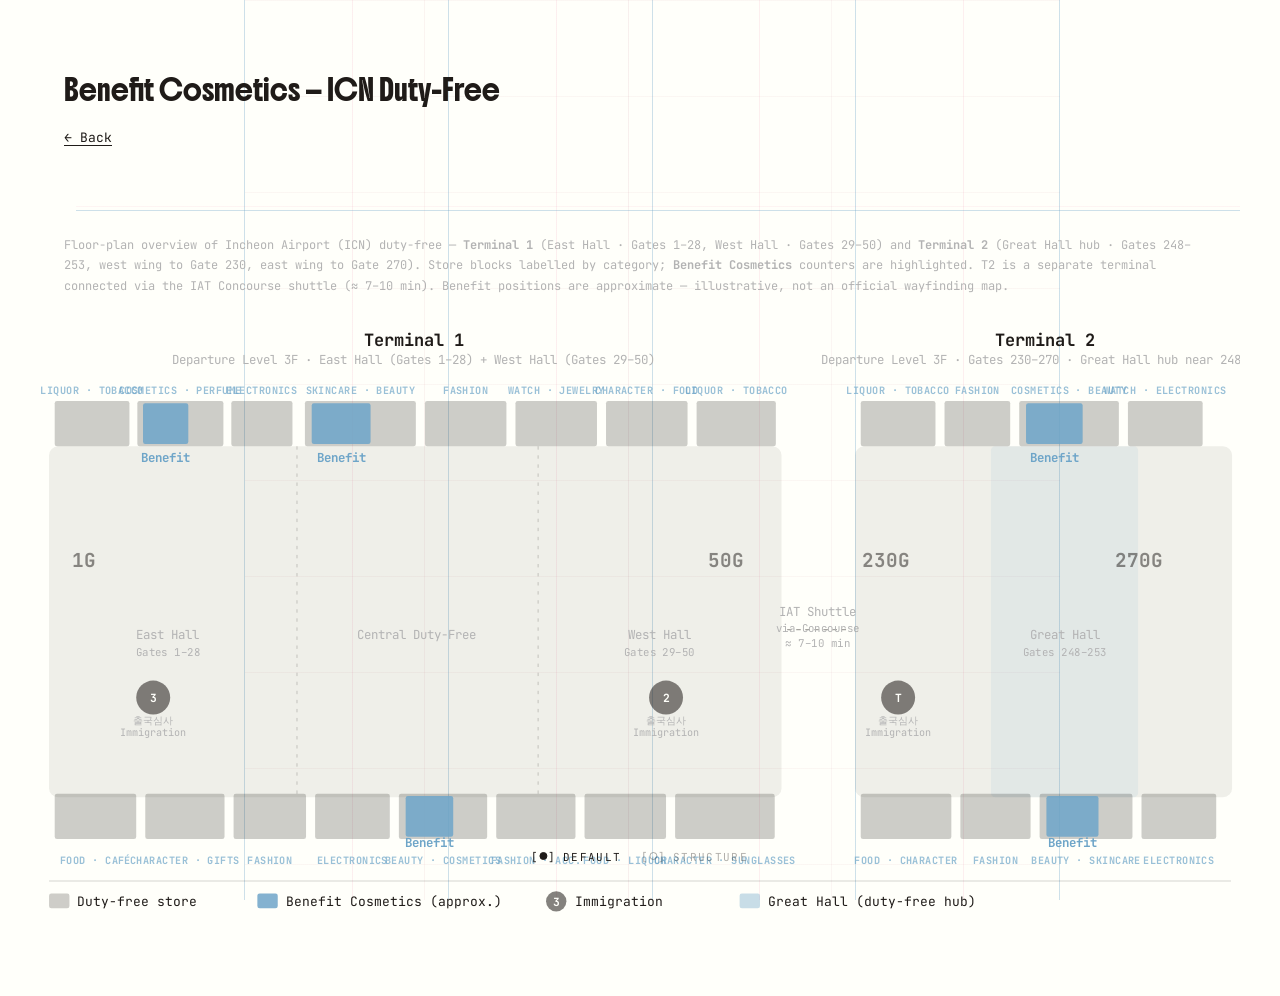
==== benefit-cosmetics-map.html @ 6710102c "Add ICN duty-free map and update portfolio notes - Add benefit-cosmetics-map.html: single panoramic " ====
<!DOCTYPE html>
<html lang="en">
<head>
  <meta charset="UTF-8" />
  <meta name="viewport" content="width=device-width, initial-scale=1.0" />
  <title>Benefit Cosmetics · ICN Duty-Free — Seohyeon Kimkenny</title>
  <link rel="preconnect" href="https://fonts.googleapis.com">
  <link rel="preconnect" href="https://fonts.gstatic.com" crossorigin>
  <link href="https://fonts.googleapis.com/css2?family=Boldonse&family=JetBrains+Mono:wght@400;700&family=Instrument+Serif:ital@0;1&display=swap" rel="stylesheet">
  <link rel="stylesheet" href="style.css" />
  <style>
    /* ── page-scoped overrides ── */
    /* let the map break wider than the 840 px content column */
    .container { max-width: min(calc(100vw - 48px), 1200px); }

    .sketch-wrap {
      grid-column: 1 / -1;
      padding: 0 0 0 0;
      margin: 0;
    }
    .sketch-caption {
      grid-column: 1 / -1;
      padding: 0 24px;
      margin-bottom: 28px;
      font-family: var(--mono);
      font-size: 12px;
      line-height: 1.7;
      color: var(--muted);
    }
    .sketch-wrap svg {
      width: 100%;
      max-width: 100%;
      height: auto;
      display: block;
    }

    /* ── sketch element styles ── */
    .sketch-wrap .floor          { fill: var(--ink);    opacity: 0.07; stroke: none; }
    .sketch-wrap .store          { fill: var(--ink);    opacity: 0.22; stroke: none; }
    .sketch-wrap .store-benefit  { fill: var(--accent); opacity: 0.85; stroke: none; }
    .sketch-wrap .great-hall     { fill: var(--accent); opacity: 0.10; stroke: none; }

    .sketch-wrap .zone-label {
      font-family: var(--mono); font-size: 15px; font-weight: 700; fill: var(--ink);
    }
    .sketch-wrap .zone-sub {
      font-family: var(--mono); font-size: 11px; fill: var(--muted);
    }
    .sketch-wrap .gate-big {
      font-family: var(--mono); font-size: 17px; font-weight: 700;
      fill: var(--ink); opacity: 0.50;
    }
    .sketch-wrap .cat-label {
      font-family: var(--mono); font-size: 9px; font-weight: 700;
      letter-spacing: 0.4px; fill: var(--accent); opacity: 0.70;
    }
    .sketch-wrap .benefit-tag {
      font-family: var(--mono); font-size: 11px; font-weight: 700;
      fill: var(--accent);
    }
    .sketch-wrap .immig circle {
      fill: var(--ink); opacity: 0.55;
    }
    .sketch-wrap .immig text {
      font-family: var(--mono); font-size: 10px; font-weight: 700;
      fill: var(--bg);
    }
    .sketch-wrap .immig-label {
      font-family: var(--mono); font-size: 9px; fill: var(--muted);
    }
    .sketch-wrap .link-line {
      stroke: var(--ink); stroke-width: 1;
      stroke-dasharray: 4 4; opacity: 0.40;
    }
    .sketch-wrap .divider-line {
      stroke: var(--ink); stroke-width: 0.75;
      stroke-dasharray: 3 5; opacity: 0.25;
    }
    .sketch-wrap .wayfind {
      font-family: var(--mono); font-size: 9.5px;
      fill: var(--muted); letter-spacing: 0.4px;
    }
    .sketch-wrap .legend-text {
      font-family: var(--mono); font-size: 11.5px; fill: var(--ink);
    }
    .sketch-wrap .term-rule {
      stroke: var(--ink); stroke-width: 1; opacity: 0.18;
    }
  </style>
</head>
<body>
  <div class="grid-bg"></div>

  <main class="container">
    <section class="intro">
      <h1>Benefit Cosmetics — ICN Duty-Free</h1>
      <p class="tagline"><a href="index.html">← Back</a></p>
    </section>

    <hr />

    <p class="sketch-caption">
      Floor-plan overview of Incheon Airport (ICN) duty-free —
      <strong>Terminal 1</strong> (East Hall · Gates 1–28, West Hall · Gates 29–50) and
      <strong>Terminal 2</strong> (Great Hall hub · Gates 248–253, west wing to Gate 230, east wing to Gate 270).
      Store blocks labelled by category; <strong>Benefit Cosmetics</strong> counters are highlighted.
      T2 is a separate terminal connected via the IAT Concourse shuttle (≈ 7–10 min). Benefit positions are approximate — illustrative, not an official wayfinding map.
    </p>

    <!-- ═══════════════════════════════════════════════════════════════════════ -->
    <!--   SINGLE PANORAMIC MAP — NO CAROUSEL                                   -->
    <!-- ═══════════════════════════════════════════════════════════════════════ -->
    <figure class="sketch-wrap">
      <svg viewBox="0 0 1060 530" xmlns="http://www.w3.org/2000/svg" role="img"
           aria-label="Panoramic floor-plan of Incheon Airport ICN duty-free: Terminal 1 (left) with East Hall gates 1-28 and West Hall gates 29-50, and Terminal 2 (right) with the Great Hall hub near gates 248-253 and wings to gates 230 and 270. Benefit Cosmetics counters are highlighted in both terminals.">

        <!-- ══════════════ SECTION HEADER LABELS ══════════════ -->
        <text x="330" y="19" class="zone-label" text-anchor="middle">Terminal 1</text>
        <text x="330" y="35" class="zone-sub" text-anchor="middle">Departure Level 3F · East Hall (Gates 1–28) + West Hall (Gates 29–50)</text>

        <text x="888" y="19" class="zone-label" text-anchor="middle">Terminal 2</text>
        <text x="888" y="35" class="zone-sub" text-anchor="middle">Departure Level 3F · Gates 230–270 · Great Hall hub near 248–253</text>

        <!-- ══════════════ T1 FLOOR ══════════════ -->
        <rect class="floor" x="8" y="108" width="647" height="310" rx="8"/>

        <!-- T1 hall-zone dividers (East / Central / West) -->
        <line class="divider-line" x1="227" y1="108" x2="227" y2="418"/>
        <line class="divider-line" x1="440" y1="108" x2="440" y2="418"/>

        <!-- ── T1 NORTH-WALL STORES (sticking above floor, y=68–108) ── -->
        <!-- Liquor & Tobacco East -->
        <rect class="store" x="13" y="68" width="66" height="40" rx="2"/>
        <text x="46" y="62" class="cat-label" text-anchor="middle">LIQUOR · TOBACCO</text>

        <!-- Cosmetics & Perfume East — Benefit counter here -->
        <rect class="store"         x="86"  y="68" width="76" height="40" rx="2"/>
        <rect class="store-benefit" x="91"  y="70" width="40" height="36" rx="2"/>
        <text x="124" y="62" class="cat-label" text-anchor="middle">COSMETICS · PERFUME</text>

        <!-- Electronics -->
        <rect class="store" x="169" y="68" width="54" height="40" rx="2"/>
        <text x="196" y="62" class="cat-label" text-anchor="middle">ELECTRONICS</text>

        <!-- Central Skincare & Beauty — Benefit counter here -->
        <rect class="store"         x="234" y="68" width="98" height="40" rx="2"/>
        <rect class="store-benefit" x="240" y="70" width="52" height="36" rx="2"/>
        <text x="283" y="62" class="cat-label" text-anchor="middle">SKINCARE · BEAUTY</text>

        <!-- Fashion Central -->
        <rect class="store" x="340" y="68" width="72" height="40" rx="2"/>
        <text x="376" y="62" class="cat-label" text-anchor="middle">FASHION</text>

        <!-- Watch & Jewelry -->
        <rect class="store" x="420" y="68" width="72" height="40" rx="2"/>
        <text x="456" y="62" class="cat-label" text-anchor="middle">WATCH · JEWELRY</text>

        <!-- Character & Food West -->
        <rect class="store" x="500" y="68" width="72" height="40" rx="2"/>
        <text x="536" y="62" class="cat-label" text-anchor="middle">CHARACTER · FOOD</text>

        <!-- Liquor & Tobacco West -->
        <rect class="store" x="580" y="68" width="70" height="40" rx="2"/>
        <text x="615" y="62" class="cat-label" text-anchor="middle">LIQUOR · TOBACCO</text>

        <!-- Benefit labels below north stores -->
        <text x="111" y="122" class="benefit-tag" text-anchor="middle">Benefit</text>
        <text x="266" y="122" class="benefit-tag" text-anchor="middle">Benefit</text>

        <!-- ── T1 CORRIDOR — gate numbers, zone labels, immigration ── -->
        <text x="28"  y="215" class="gate-big">1G</text>
        <text x="590" y="215" class="gate-big">50G</text>

        <text x="113" y="278" class="zone-sub"  text-anchor="middle">East Hall</text>
        <text x="113" y="293" class="wayfind"   text-anchor="middle">Gates 1–28</text>
        <text x="333" y="278" class="zone-sub"  text-anchor="middle">Central Duty-Free</text>
        <text x="547" y="278" class="zone-sub"  text-anchor="middle">West Hall</text>
        <text x="547" y="293" class="wayfind"   text-anchor="middle">Gates 29–50</text>

        <g class="immig">
          <circle cx="100" cy="330" r="15"/>
          <text x="100" y="334" text-anchor="middle">3</text>
        </g>
        <text x="100" y="353" class="immig-label" text-anchor="middle">출국심사</text>
        <text x="100" y="364" class="immig-label" text-anchor="middle">Immigration</text>

        <g class="immig">
          <circle cx="553" cy="330" r="15"/>
          <text x="553" y="334" text-anchor="middle">2</text>
        </g>
        <text x="553" y="353" class="immig-label" text-anchor="middle">출국심사</text>
        <text x="553" y="364" class="immig-label" text-anchor="middle">Immigration</text>

        <!-- ── T1 SOUTH-WALL STORES (sticking below floor, y=415–455) ── -->
        <!-- Food & Café East -->
        <rect class="store" x="13"  y="415" width="72" height="40" rx="2"/>
        <text x="49"  y="477" class="cat-label" text-anchor="middle">FOOD · CAFÉ</text>

        <!-- Character & Gifts -->
        <rect class="store" x="93"  y="415" width="70" height="40" rx="2"/>
        <text x="128" y="477" class="cat-label" text-anchor="middle">CHARACTER · GIFTS</text>

        <!-- Fashion South -->
        <rect class="store" x="171" y="415" width="64" height="40" rx="2"/>
        <text x="203" y="477" class="cat-label" text-anchor="middle">FASHION</text>

        <!-- Electronics South -->
        <rect class="store" x="243" y="415" width="66" height="40" rx="2"/>
        <text x="276" y="477" class="cat-label" text-anchor="middle">ELECTRONICS</text>

        <!-- Beauty & Cosmetics Central South — Benefit counter here -->
        <rect class="store"         x="317" y="415" width="78" height="40" rx="2"/>
        <rect class="store-benefit" x="323" y="417" width="42" height="36" rx="2"/>
        <text x="344" y="462" class="benefit-tag" text-anchor="middle">Benefit</text>
        <text x="356" y="477" class="cat-label" text-anchor="middle">BEAUTY · COSMETICS</text>

        <!-- Fashion & Accessories West -->
        <rect class="store" x="403" y="415" width="70" height="40" rx="2"/>
        <text x="438" y="477" class="cat-label" text-anchor="middle">FASHION · ACC.</text>

        <!-- Food & Liquor West -->
        <rect class="store" x="481" y="415" width="72" height="40" rx="2"/>
        <text x="517" y="477" class="cat-label" text-anchor="middle">FOOD · LIQUOR</text>

        <!-- Character West -->
        <rect class="store" x="561" y="415" width="88" height="40" rx="2"/>
        <text x="605" y="477" class="cat-label" text-anchor="middle">CHARACTER · SUNGLASSES</text>

        <!-- ══════════════ IAT SHUTTLE CONNECTION ══════════════ -->
        <line class="link-line" x1="660" y1="270" x2="714" y2="270"/>
        <text x="687" y="258" class="zone-sub"  text-anchor="middle">IAT Shuttle</text>
        <text x="687" y="272" class="wayfind"   text-anchor="middle">via Concourse</text>
        <text x="687" y="285" class="wayfind"   text-anchor="middle">≈ 7–10 min</text>

        <!-- ══════════════ T2 FLOOR ══════════════ -->
        <!-- Full floor rectangle -->
        <rect class="floor" x="720" y="108" width="333" height="310" rx="8"/>
        <!-- Great Hall subtle accent band (central hub near 248-253) -->
        <rect class="great-hall" x="840" y="108" width="130" height="310" rx="4"/>

        <!-- ── T2 NORTH-WALL STORES (y=68–108) ── -->
        <!-- Liquor & Tobacco West wing -->
        <rect class="store" x="725" y="68" width="66" height="40" rx="2"/>
        <text x="758" y="62" class="cat-label" text-anchor="middle">LIQUOR · TOBACCO</text>

        <!-- Fashion (west of hub) -->
        <rect class="store" x="799" y="68" width="58" height="40" rx="2"/>
        <text x="828" y="62" class="cat-label" text-anchor="middle">FASHION</text>

        <!-- Cosmetics & Beauty — Great Hall — Benefit counter here -->
        <rect class="store"         x="865" y="68" width="88" height="40" rx="2"/>
        <rect class="store-benefit" x="871" y="70" width="50" height="36" rx="2"/>
        <text x="909" y="62" class="cat-label" text-anchor="middle">COSMETICS · BEAUTY</text>

        <!-- Watch & Electronics East wing -->
        <rect class="store" x="961" y="68" width="66" height="40" rx="2"/>
        <text x="994" y="62" class="cat-label" text-anchor="middle">WATCH · ELECTRONICS</text>

        <!-- Benefit label below T2 north store -->
        <text x="896" y="122" class="benefit-tag" text-anchor="middle">Benefit</text>

        <!-- ── T2 CORRIDOR ── -->
        <text x="726" y="215" class="gate-big">230G</text>
        <text x="950" y="215" class="gate-big">270G</text>

        <text x="905" y="278" class="zone-sub"  text-anchor="middle">Great Hall</text>
        <text x="905" y="293" class="wayfind"   text-anchor="middle">Gates 248–253</text>

        <g class="immig">
          <circle cx="758" cy="330" r="15"/>
          <text x="758" y="334" text-anchor="middle">T</text>
        </g>
        <text x="758" y="353" class="immig-label" text-anchor="middle">출국심사</text>
        <text x="758" y="364" class="immig-label" text-anchor="middle">Immigration</text>

        <!-- ── T2 SOUTH-WALL STORES (y=415–455) ── -->
        <!-- Food & Character West -->
        <rect class="store" x="725" y="415" width="80" height="40" rx="2"/>
        <text x="765" y="477" class="cat-label" text-anchor="middle">FOOD · CHARACTER</text>

        <!-- Fashion South -->
        <rect class="store" x="813" y="415" width="62" height="40" rx="2"/>
        <text x="844" y="477" class="cat-label" text-anchor="middle">FASHION</text>

        <!-- Beauty & Skincare — Great Hall South — Benefit counter here -->
        <rect class="store"         x="883" y="415" width="82" height="40" rx="2"/>
        <rect class="store-benefit" x="889" y="417" width="46" height="36" rx="2"/>
        <text x="912" y="462" class="benefit-tag" text-anchor="middle">Benefit</text>
        <text x="924" y="477" class="cat-label" text-anchor="middle">BEAUTY · SKINCARE</text>

        <!-- Electronics East -->
        <rect class="store" x="973" y="415" width="66" height="40" rx="2"/>
        <text x="1006" y="477" class="cat-label" text-anchor="middle">ELECTRONICS</text>

        <!-- ══════════════ LEGEND ══════════════ -->
        <line class="term-rule" x1="8" y1="492" x2="1052" y2="492"/>

        <rect class="store" x="8" y="503" width="18" height="13" rx="2"/>
        <text x="33" y="514" class="legend-text">Duty-free store</text>

        <rect class="store-benefit" x="192" y="503" width="18" height="13" rx="2"/>
        <text x="217" y="514" class="legend-text">Benefit Cosmetics (approx.)</text>

        <g class="immig"><circle cx="456" cy="510" r="9"/><text x="456" y="514" text-anchor="middle">3</text></g>
        <text x="473" y="514" class="legend-text">Immigration</text>

        <rect x="618" y="503" width="18" height="13" rx="2" fill="var(--accent)" opacity="0.38"/>
        <text x="643" y="514" class="legend-text">Great Hall (duty-free hub)</text>

      </svg>
    </figure>
  </main>

  <!-- Mode toggle -->
  <div class="mode-toggle" role="tablist" aria-label="View mode">
    <button class="mode-btn is-active" data-mode="default" type="button">
      <span class="mode-indicator">[<i class="mode-dot"></i>]</span>
      <span class="mode-label">Default</span>
    </button>
    <button class="mode-btn" data-mode="structure" type="button">
      <span class="mode-indicator">[<i class="mode-dot"></i>]</span>
      <span class="mode-label">Structure</span>
    </button>
  </div>

  <script>
    (function () {
      var body = document.body;
      var btns = document.querySelectorAll('.mode-btn');
      btns.forEach(function (btn) {
        btn.addEventListener('click', function () {
          var mode = btn.getAttribute('data-mode');
          btns.forEach(function (b) { b.classList.toggle('is-active', b === btn); });
          body.classList.toggle('structure-mode', mode === 'structure');
        });
      });
    })();
  </script>
</body>
</html>
---- style.css ----
/* ---------- reset ---------- */
* { box-sizing: border-box; margin: 0; padding: 0; }

:root {
  --bg: #fffffa;
  --ink: #1f1b18;
  --muted: #b3b3b3;
  --accent: #6ea5c8;
  --line: rgba(180, 90, 110, 0.08);     /* warm pink-tinted neutral grid line */
  --line-soft: rgba(0, 0, 0, 0.015);
  --check-tint: rgba(0, 0, 0, 0.01);
  --line-pink: rgba(230, 75, 130, 0.14);
  --line-sky: rgba(110, 165, 200, 0.34);
  --mono: 'JetBrains Mono', ui-monospace, Menlo, monospace;
  --serif: 'Instrument Serif', Georgia, serif;
  --display: 'Boldonse', 'JetBrains Mono', monospace;

  --content-width: 840px;
  --col-gap: 0px;
}

html, body {
  background: var(--bg);
  color: var(--ink);
  min-height: 100vh;
  -webkit-font-smoothing: antialiased;
}

body {
  display: flex;
  justify-content: center;
  align-items: flex-start;
  min-height: 100vh;
  padding: 78px 24px 72px;   /* extra 6px top so text baselines land on grid lines */
  position: relative;
}

/* ---------- line-art check pattern with subtle pink + sky ---------- */
.grid-bg {
  position: fixed;
  top: 0;
  left: 50%;
  transform: translateX(-50%);
  width: var(--content-width);
  height: 100vh;
  pointer-events: none;
  z-index: 0;

  background-image:
    /* 2. PINK side verticals — 24px to the left of each inner sky pillar. 3 different dusty tones for tartan check pattern. */
    linear-gradient(to right,
      /* warm dusty rose */
      transparent calc(27.25% - 25px), rgba(210, 135, 145, 0.09) calc(27.25% - 25px), rgba(210, 135, 145, 0.09) calc(27.25% - 24px), transparent calc(27.25% - 24px),
      /* deeper dusty mauve */
      transparent calc(51.5% - 25px),  rgba(190, 115, 140, 0.11) calc(51.5% - 25px),  rgba(190, 115, 140, 0.11) calc(51.5% - 24px),  transparent calc(51.5% - 24px),
      /* cool dusty pink */
      transparent calc(75.75% - 25px), rgba(200, 130, 160, 0.08) calc(75.75% - 25px), rgba(200, 130, 160, 0.08) calc(75.75% - 24px), transparent calc(75.75% - 24px)),
    /* 4. SKY verticals at 3 / 27.25 / 51.5 / 75.75 / 100 — 4 equal columns of 24.25% each */
    linear-gradient(to right,
      transparent calc(3% - 1px),     var(--line-sky) calc(3% - 1px),     var(--line-sky) 3%,     transparent 3%,
      transparent calc(27.25% - 1px), var(--line-sky) calc(27.25% - 1px), var(--line-sky) 27.25%, transparent 27.25%,
      transparent calc(51.5% - 1px),  var(--line-sky) calc(51.5% - 1px),  var(--line-sky) 51.5%,  transparent 51.5%,
      transparent calc(75.75% - 1px), var(--line-sky) calc(75.75% - 1px), var(--line-sky) 75.75%, transparent 75.75%,
      transparent calc(100% - 1px),   var(--line-sky) calc(100% - 1px),   var(--line-sky) 100%,   transparent 100%),
    /* 4b. PINK verticals: each sits 96px (≈11.43%) to the left of a sky line for square check pattern */
    linear-gradient(to right,
      transparent calc(15.82% - 1px), rgba(230, 75, 130, 0.09) calc(15.82% - 1px), rgba(230, 75, 130, 0.09) 15.82%, transparent 15.82%,
      transparent calc(40.07% - 1px), rgba(230, 75, 130, 0.09) calc(40.07% - 1px), rgba(230, 75, 130, 0.09) 40.07%, transparent 40.07%,
      transparent calc(64.32% - 1px), rgba(230, 75, 130, 0.09) calc(64.32% - 1px), rgba(230, 75, 130, 0.09) 64.32%, transparent 64.32%,
      transparent calc(88.57% - 1px), rgba(230, 75, 130, 0.09) calc(88.57% - 1px), rgba(230, 75, 130, 0.09) 88.57%, transparent 88.57%),
    /* 5. horizontal lines, every 96px — warm pink-tinted neutral, starting from sky line at 3% */
    linear-gradient(to bottom, rgba(180, 90, 110, 0.05) 1px, transparent 1px),
    /* 6. horizontal SKY accent (removed — was creating an unwanted thick line) */
    linear-gradient(to bottom, transparent 1px, transparent 1px),
    /* 7. horizontal PINK accent (removed — was creating an unwanted thick line) */
    linear-gradient(to bottom, transparent 1px, transparent 1px);

  background-size:
    100% 100%,
    100% 100%,
    100% 100%,
    calc(100% - 3%) 96px,
    calc(100% - 3%) 288px,
    calc(100% - 3%) 576px;
  background-position: 0 0, 0 0, 0 0, 100% 0, 100% 0, 100% 0;
  background-repeat:
    no-repeat,
    no-repeat,
    no-repeat,
    repeat-y,
    repeat-y,
    repeat-y;

  border-left: none;
  border-right: none;
}

/* ---------- container with 4 equal columns ---------- */
.container {
  position: relative;
  z-index: 1;
  width: 100%;
  max-width: var(--content-width);
  display: grid;
  grid-template-columns: repeat(4, 1fr);
  gap: var(--col-gap);
  font-family: var(--mono);
  font-size: 13px;
  line-height: 24px;   /* baseline: every line of text sits on a 24px grid line */
}

/* ---------- column number markers (1, 2, 3, 4) ---------- */
.column-numbers {
  grid-column: 1 / -1;
  display: grid;
  grid-template-columns: repeat(4, 1fr);
  font-family: var(--mono);
  font-size: 11px;
  color: var(--muted);
  margin-bottom: 64px;
  padding-bottom: 8px;
}

.column-numbers span {
  padding: 8px 12px;
}

/* ---------- intro: name + description in one section ---------- */
.intro {
  grid-column: 1 / -1;
  padding-left: 24px;
  margin-bottom: 8px;
}

.intro h1 {
  font-family: var(--display);
  font-weight: 400;
  font-size: 20px;
  letter-spacing: 0;
  line-height: 24px;
  margin: 0 0 24px;
}

.intro .tagline {
  font-family: var(--mono);
  font-size: 13px;
  color: #6b5f55;
  font-weight: 400;
  line-height: 24px;
  max-width: 60ch;
  margin: 0;
}

.intro .tagline a {
  color: var(--ink);
  text-decoration: underline;
  text-underline-offset: 3px;
  transition: color 0.2s ease;
}

.intro .tagline a:hover { color: var(--accent); }

/* ---------- horizontal divider: pink + sky double line, aligned to sky vertical at 3% ---------- */
hr {
  grid-column: 1 / -1;
  border: none;
  height: 5px;
  margin: 48px 0 24px;   /* more space above + below */
  margin-left: 3%;
  width: 97%;
  background-image:
    linear-gradient(to bottom,
      rgba(230, 75, 130, 0.06) 0,
      rgba(230, 75, 130, 0.06) 1px,
      transparent 1px,
      transparent 4px,
      var(--line-sky) 4px,
      var(--line-sky) 5px,
      transparent 5px);
  background-size: 100% 5px;
  background-repeat: no-repeat;
  background-position: 0 0;
}

/* ---------- section block: occupies all 4 columns ---------- */
.block {
  grid-column: 1 / -1;
  display: grid;
  grid-template-columns: repeat(4, 1fr);
}

.block-label {
  grid-column: 1 / 2;
  font-family: var(--mono);
  font-size: 12px;
  text-transform: uppercase;
  letter-spacing: 0.08em;
  color: var(--accent);
  line-height: 24px;
  padding: 0 0 0 24px;
  align-self: start;   /* pin to top of section so it aligns with first item */
}

/* sub-label: a second .block-label that aligns to a specific item row.
   Uses absolute positioning relative to .block. */
.block { position: relative; }

.block-label.sub-label {
  position: absolute;
  top: 0;
  left: 24px;   /* match other text padding so EARLIER aligns with sky line */
  /* aligned to 5th item (Zespri): 4 items × (line-height 24px + row-gap 6px) = 120px */
  margin-top: 120px;
  font-size: 11px;
  font-weight: 400;
  padding-left: 0;   /* override the .block-label padding since we use absolute left */
}

/* "Earlier" company names use normal weight + smaller size, black */
.earlier-item {
  font-weight: 400 !important;
  font-size: 12px !important;
}

/* ---------- items: title in col 2, desc in col 3-4 ---------- */
.items {
  grid-column: 2 / -1;
  display: grid;
  grid-template-columns: 1fr 2fr;
  list-style: none;
  row-gap: 6px;
}

.items li {
  display: contents;
}

.items a {
  display: contents;
  text-decoration: none;
  color: var(--ink);
}

/* item-title sits in container column 2 (starts at 25% = 210px). Sky 2 is at 27.25% = 228.9px,
   so 18.9px into the column. Match column 1 visual: text starts ~1.2px before sky → padding 17.7px. */
.item-title {
  font-family: var(--mono);
  font-weight: 700;
  font-size: 13px;
  line-height: 24px;
  padding-left: 17.7px;
  align-self: baseline;
  transition: color 0.2s ease;
}

/* item-desc sits in container column 3 (starts at 50% = 420px). Sky 3 is at 51.5% = 432.6px,
   so 12.6px into the column. Padding 11.4px to match the same offset. */
.item-desc {
  font-family: var(--mono);
  font-size: 12px;
  line-height: 24px;
  color: #5a4f47;
  padding-left: 11.4px;
  align-self: baseline;
  transition: color 0.2s ease;
}

.items a:hover .item-title,
.items a:hover .item-desc { color: var(--accent); }

/* ---------- contact block ----------
   contact-content sits in container column 2. Same offset as item-title: 17.7px. */
.contact-content {
  grid-column: 2 / -1;
  padding-left: 17.7px;
}

.contact-line {
  font-family: var(--mono);
  font-size: 12px;
  line-height: 24px;
  color: #5a4f47;
  margin-bottom: 24px;
}

.contact-links {
  list-style: none;
  display: flex;
  gap: 24px;
  font-family: var(--mono);
  font-size: 13px;
  line-height: 24px;
}

.contact-links a {
  color: var(--ink);
  text-decoration: underline;
  text-underline-offset: 4px;
  transition: color 0.2s ease;
}

.contact-links a:hover { color: var(--accent); }

/* ---------- writing list: serif essay titles with arrow + dividers ---------- */
.writing-list {
  grid-column: 1 / -1;
  list-style: none;
  padding: 0;
  margin: 0;
  padding-left: 24px;
  padding-right: 24px;
}

.writing-list li {
  border-top: 1px solid rgba(31, 27, 24, 0.18);
}

.writing-list li:last-child {
  border-bottom: 1px solid rgba(31, 27, 24, 0.18);
}

.writing-list a {
  display: flex;
  align-items: flex-start;
  justify-content: space-between;
  gap: 24px;
  padding: 24px 0;
  text-decoration: none;
  color: var(--ink);
  transition: color 0.2s ease;
}

.writing-list a:hover { color: var(--accent); }

.writing-title {
  font-family: var(--serif);
  font-size: 28px;
  line-height: 1.2;
  font-weight: 400;
  letter-spacing: 0;
  flex: 1;
}

.writing-arrow {
  font-family: var(--mono);
  font-size: 18px;
  line-height: 1.2;
  flex-shrink: 0;
  padding-top: 6px;
  transition: transform 0.2s ease;
}

.writing-list a:hover .writing-arrow {
  transform: translate(2px, -2px);
}

/* ---------- mode toggle: minimal radio-style (Design / Structure) ---------- */
.mode-toggle {
  position: fixed;
  bottom: 32px;
  left: 50%;
  transform: translateX(-50%);
  z-index: 100;
  display: inline-flex;
  align-items: center;
  gap: 20px;
  font-family: var(--mono);
  font-size: 11px;
  letter-spacing: 0.12em;
  text-transform: uppercase;
}

.mode-btn {
  border: none;
  background: transparent;
  font: inherit;
  letter-spacing: inherit;
  text-transform: inherit;
  color: rgba(31, 27, 24, 0.35);
  cursor: pointer;
  padding: 4px 0;
  display: inline-flex;
  align-items: center;
  gap: 8px;
  transition: color 0.15s ease;
}

/* bracketed status indicator: [○] inactive, [●] active.
   brackets are real text; dot is a CSS shape so it's perfectly centered */
.mode-indicator {
  font-family: var(--mono);
  letter-spacing: 0;
  display: inline-flex;
  align-items: center;
  gap: 1px;
}

.mode-dot {
  display: inline-block;
  width: 8px;
  height: 8px;
  border: 1px solid currentColor;
  border-radius: 50%;
  background: transparent;
  box-sizing: border-box;
  transition: background 0.15s ease;
  /* nudge to align optical center with bracket characters */
  position: relative;
  top: -1px;
}

.mode-btn:hover { color: rgba(31, 27, 24, 0.7); }

.mode-btn.is-active { color: var(--ink); }
.mode-btn.is-active .mode-dot {
  background: currentColor;
}

/* ---------- structure overlay (only visible in structure mode) ---------- */
.structure-overlay {
  display: none;
  position: fixed;
  inset: 0;
  pointer-events: none;
  z-index: 50;
  font-family: var(--mono);
  font-size: 9px;
  color: rgba(31, 27, 24, 0.45);
  letter-spacing: 0.06em;
  text-transform: uppercase;
}

body.structure-mode .structure-overlay { display: block; }

/* In structure mode, keep the default grid exactly the same and just emphasize
   the 4 sky verticals (column dividers) so the structure reads clearly. */
body.structure-mode .grid-bg {
  background-image:
    /* 2. PINK side verticals — 24px to the left of each inner sky pillar (dusty tones) */
    linear-gradient(to right,
      transparent calc(27.25% - 25px), rgba(210, 135, 145, 0.11) calc(27.25% - 25px), rgba(210, 135, 145, 0.11) calc(27.25% - 24px), transparent calc(27.25% - 24px),
      transparent calc(51.5% - 25px),  rgba(190, 115, 140, 0.13) calc(51.5% - 25px),  rgba(190, 115, 140, 0.13) calc(51.5% - 24px),  transparent calc(51.5% - 24px),
      transparent calc(75.75% - 25px), rgba(200, 130, 160, 0.10) calc(75.75% - 25px), rgba(200, 130, 160, 0.10) calc(75.75% - 24px), transparent calc(75.75% - 24px)),
    /* 4. SKY verticals at 3 / 27.25 / 51.5 / 75.75 / 100 — STRONGER, 4 equal columns */
    linear-gradient(to right,
      transparent calc(3% - 1px),     rgba(110, 165, 200, 0.7) calc(3% - 1px),     rgba(110, 165, 200, 0.7) 3%,     transparent 3%,
      transparent calc(27.25% - 1px), rgba(110, 165, 200, 0.7) calc(27.25% - 1px), rgba(110, 165, 200, 0.7) 27.25%, transparent 27.25%,
      transparent calc(51.5% - 1px),  rgba(110, 165, 200, 0.7) calc(51.5% - 1px),  rgba(110, 165, 200, 0.7) 51.5%,  transparent 51.5%,
      transparent calc(75.75% - 1px), rgba(110, 165, 200, 0.7) calc(75.75% - 1px), rgba(110, 165, 200, 0.7) 75.75%, transparent 75.75%,
      transparent calc(100% - 1px),   rgba(110, 165, 200, 0.7) calc(100% - 1px),   rgba(110, 165, 200, 0.7) 100%,   transparent 100%),
    /* 4b. PINK verticals — 96px to the left of each sky pillar */
    linear-gradient(to right,
      transparent calc(15.82% - 1px), rgba(230, 75, 130, 0.08) calc(15.82% - 1px), rgba(230, 75, 130, 0.08) 15.82%, transparent 15.82%,
      transparent calc(40.07% - 1px), rgba(230, 75, 130, 0.08) calc(40.07% - 1px), rgba(230, 75, 130, 0.08) 40.07%, transparent 40.07%,
      transparent calc(64.32% - 1px), rgba(230, 75, 130, 0.08) calc(64.32% - 1px), rgba(230, 75, 130, 0.08) 64.32%, transparent 64.32%,
      transparent calc(88.57% - 1px), rgba(230, 75, 130, 0.08) calc(88.57% - 1px), rgba(230, 75, 130, 0.08) 88.57%, transparent 88.57%),
    /* 5. horizontal 96px ROW (kept as default) */
    linear-gradient(to bottom, rgba(180, 90, 110, 0.05) 1px, transparent 1px),
    /* 6. horizontal SKY 288px section (kept as default) */
    linear-gradient(to bottom, rgba(110, 165, 200, 0.14) 1px, transparent 1px),
    /* 7. horizontal PINK 576px (kept as default) */
    linear-gradient(to bottom, rgba(230, 75, 130, 0.10) 1px, transparent 1px);

  background-size:
    100% 100%,
    100% 100%,
    100% 100%,
    calc(100% - 3%) 96px,
    calc(100% - 3%) 288px,
    calc(100% - 3%) 576px;
  background-position: 0 0, 0 0, 0 0, 100% 0, 100% 0, 100% 0;
  background-repeat:
    no-repeat,
    no-repeat,
    no-repeat,
    repeat-y,
    repeat-y,
    repeat-y;
  border-right: none;
}

.meta {
  position: absolute;
  white-space: nowrap;
  line-height: 12px;
  /* tiny page-color background so labels stay readable when they overlap a grid line */
  background: var(--bg);
  padding: 1px 4px;
  font-weight: 500;
}

/* system header — moved down so it doesn't overlap with 01 column marker */
.meta-system {
  top: 44px;
  left: 50%;
  transform: translateX(-50%);
  letter-spacing: 0.12em;
  color: rgba(31, 27, 24, 0.6);
}

/* type hierarchy — moved BELOW column markers */
.meta-type {
  color: rgba(31, 27, 24, 0.55);
  letter-spacing: 0.12em;
  left: calc(50vw - 420px + 840px * 0.03 + 4px);
}
.meta-type-h1 {
  top: 44px;
}
.meta-type-body {
  top: 58px;
}

/* column markers — moved UP, same row as system header */
.meta-col {
  top: 14px;
  letter-spacing: 0.12em;
  color: rgba(110, 165, 200, 1);
}
/* sky verticals at 3 / 27.25 / 51.5 / 75.75 / 100% of the 840px content area */
.meta-col-1 { left: calc(50vw - 420px + 840px * 0.03 + 4px); }
.meta-col-2 { left: calc(50vw - 420px + 840px * 0.2725 + 4px); }
.meta-col-3 { left: calc(50vw - 420px + 840px * 0.515 + 4px); }
.meta-col-4 { left: calc(50vw - 420px + 840px * 0.7575 + 4px); }

/* margin labels just outside the sky lines (3% / 97%) */
.meta-margin-l {
  top: 56px;
  /* aligned inside sky line at 3%, same as 01 column marker */
  left: calc(50vw - 420px + 840px * 0.03 + 4px);
  color: rgba(110, 165, 200, 0.9);
}
.meta-margin-r {
  top: 56px;
  /* right-aligned to same edge as 24 BASE label */
  right: calc(50vw - 420px + 4px);
  left: auto;
  color: rgba(110, 165, 200, 0.9);
}

/* baseline rhythm — placed on top row, right-aligned with the right margin label
   (right of grid box, inside the right edge) */
.meta-rhythm {
  top: 44px;
  color: rgba(31, 27, 24, 0.55);
  letter-spacing: 0.12em;
}
.meta-rhythm-1 {
  /* mirror the right-margin "3%" label so both align to the same right edge */
  right: calc(50vw - 420px + 4px);
  left: auto;
}

/* color tokens row at the bottom (above the toggle button) */
.meta-tokens {
  bottom: 88px;
  left: 50%;
  transform: translateX(-50%);
  display: flex;
  align-items: center;
  gap: 18px;
  letter-spacing: 0.08em;
  color: rgba(31, 27, 24, 0.5);
}
.meta-tokens span {
  display: inline-flex;
  align-items: center;
  gap: 6px;
}
.meta-tokens .sw {
  display: inline-block;
  width: 8px;
  height: 8px;
  border-radius: 50%;
}

/* ---------- inspect mode (dark, markdown-style code view) ---------- */
.inspect-view {
  display: none;
  position: fixed;
  inset: 0;
  z-index: 60;
  background: #1a1a1a;
  color: #d0d0d0;
  font-family: var(--mono);
  font-size: 13px;
  line-height: 24px;
  overflow-y: auto;
  padding: 0;
}

body.inspect-mode .inspect-view { display: block; }
body.inspect-mode .grid-bg { display: none; }
body.inspect-mode .container { display: none; }
body.inspect-mode .structure-overlay { display: none; }

/* update toggle styles for dark inspect mode background */
body.inspect-mode .mode-toggle {
  color: #d0d0d0;
}
body.inspect-mode .mode-btn {
  color: rgba(208, 208, 208, 0.4);
}
body.inspect-mode .mode-btn:hover { color: rgba(208, 208, 208, 0.8); }
body.inspect-mode .mode-btn.is-active { color: #f0f0f0; }
body.inspect-mode .mode-btn.is-active::before {
  background: #f0f0f0;
  border-color: #f0f0f0;
  box-shadow: inset 0 0 0 2px #1a1a1a;
}

.inspect-header {
  display: flex;
  justify-content: space-between;
  padding: 24px 32px;
  font-size: 11px;
  letter-spacing: 0.06em;
  color: rgba(208, 208, 208, 0.5);
}

.inspect-code {
  margin: 0;
  padding: 0 32px 120px;
  font-family: var(--mono);
  font-size: 13px;
  line-height: 24px;
  color: #d0d0d0;
  white-space: pre;
  overflow-x: auto;
}

.inspect-code code { display: block; }

/* line numbers */
.inspect-code .ln {
  display: inline-block;
  width: 40px;
  margin-right: 24px;
  color: rgba(208, 208, 208, 0.3);
  text-align: right;
  user-select: none;
}

/* markdown syntax tints */
.md-h1 { color: #f0f0f0; }                       /* white for h1 */
.md-h2 { color: #f0f0f0; }                       /* white for h2 */
.md-h3 { color: rgba(240, 240, 240, 0.85); }     /* near-white for h3 */
.md-link { color: #6ea5c8; }                     /* sky for links */
.md-strong { color: #f0f0f0; }                   /* white for bold */
.md-hr { color: rgba(208, 208, 208, 0.4); }      /* dim for hr */

/* ---------- responsive ---------- */
@media (max-width: 820px) {
  body { padding: 40px 24px 80px; }

  /* keep grid-bg visible on mobile, but shrink to viewport width
     and hide the inner column verticals (25/50/75% grey + 50% center)
     since the layout collapses to 1 column. keep symmetric left/right edges,
     sky, pink — left edge at 3% sky, right edge mirrored at 97%. */
  .grid-bg {
    width: 100%;
    left: 0;
    transform: none;
    border-right: none;
    background-image:
      /* 1. SKY verticals — keep 3/28/53/78 plus mirror at 97 for symmetric right edge */
      linear-gradient(to right,
        transparent calc(3% - 1px),  var(--line-sky) calc(3% - 1px),  var(--line-sky) 3%,  transparent 3%,
        transparent calc(28% - 1px), var(--line-sky) calc(28% - 1px), var(--line-sky) 28%, transparent 28%,
        transparent calc(53% - 1px), var(--line-sky) calc(53% - 1px), var(--line-sky) 53%, transparent 53%,
        transparent calc(78% - 1px), var(--line-sky) calc(78% - 1px), var(--line-sky) 78%, transparent 78%,
        transparent calc(97% - 1px), var(--line-sky) calc(97% - 1px), var(--line-sky) 97%, transparent 97%),
      /* 1b. PINK verticals — softer on mobile to reduce check pattern density */
      linear-gradient(to right,
        transparent calc(15% - 1px), rgba(230, 75, 130, 0.04) calc(15% - 1px), rgba(230, 75, 130, 0.04) 15%, transparent 15%,
        transparent calc(40% - 1px), rgba(230, 75, 130, 0.04) calc(40% - 1px), rgba(230, 75, 130, 0.04) 40%, transparent 40%,
        transparent calc(65% - 1px), rgba(230, 75, 130, 0.04) calc(65% - 1px), rgba(230, 75, 130, 0.04) 65%, transparent 65%,
        transparent calc(90% - 1px), rgba(230, 75, 130, 0.04) calc(90% - 1px), rgba(230, 75, 130, 0.04) 90%, transparent 90%),
      /* 5. horizontal lines — warm pink-tinted neutral, softer on mobile */
      linear-gradient(to bottom, rgba(180, 90, 110, 0.03) 1px, transparent 1px),
      /* 6. horizontal sky accent — softer */
      linear-gradient(to bottom, rgba(110, 165, 200, 0.08) 1px, transparent 1px),
      /* 7. horizontal pink accent — softer */
      linear-gradient(to bottom, rgba(230, 75, 130, 0.05) 1px, transparent 1px);
    background-size:
      100% 100%,
      100% 100%,
      94% 96px,
      94% 288px,
      94% 576px;
    background-position: 0 0, 0 0, 50% 0, 50% 0, 50% 0;
    background-repeat:
      no-repeat,
      no-repeat,
      repeat-y,
      repeat-y,
      repeat-y;
  }

  .container { grid-template-columns: 1fr; }
  .column-numbers { display: none; }
  .intro,
  .block,
  .items,
  .contact-content { grid-column: 1 / -1; padding: 0; }
  .block { grid-template-columns: 1fr; gap: 16px; }
  .items { grid-template-columns: 1fr; row-gap: 4px; }
  .item-title, .item-desc, .block-label { padding: 0; }
  .items li { display: list-item; margin-bottom: 20px; }
  .items a { display: block; }
  .item-title { display: block; font-size: 15px; }
  .item-desc { display: block; margin-top: 4px; font-size: 15px; }
  .intro h1 { font-size: 28px; line-height: 32px; margin-bottom: 16px; }
  .intro .tagline { font-size: 16px; line-height: 24px; }
  .block-label { font-size: 11px; margin-bottom: 12px; }
  .earlier-item { font-size: 14px !important; }

  /* Earlier sub-label: in mobile, drop the absolute positioning so it flows
     naturally between Shades and Zespri instead of overlapping content */
  .block-label.sub-label {
    position: static;
    margin-top: 16px;
    margin-bottom: 8px;
  }

  /* hr: span from sky line at 3vw to sky line at 97vw (symmetric)
     (offset for body padding: 24px each side) */
  hr {
    margin-top: 32px;
    margin-bottom: 32px;
    margin-left: calc(3vw - 24px);
    width: 94vw;
  }

  /* contact links wrap on smaller screens */
  .contact-links { flex-wrap: wrap; gap: 16px 24px; font-size: 15px; }
  .contact-line { font-size: 15px; }

  /* structure overlay on mobile — show 01-04, 24 BASE, color tokens with viewport-based positioning */
  .meta-system { font-size: 9px; max-width: 90vw; white-space: normal; text-align: center; }

  /* hide type labels (too long for mobile width) */
  .meta-type { display: none; }

  /* reposition column markers to mobile sky verticals (3/28/53/78%) */
  .meta-col {
    font-size: 9px;
    top: 14px;
  }
  .meta-col-1 { left: calc(3vw + 4px); }
  .meta-col-2 { left: calc(28vw + 4px); }
  .meta-col-3 { left: calc(53vw + 4px); }
  .meta-col-4 { left: calc(78vw + 4px); }

  /* 24 BASE near right sky line (97%) */
  .meta-rhythm {
    font-size: 9px;
    top: 14px;
  }
  .meta-rhythm-1 {
    right: calc(3vw + 4px);
    left: auto;
  }

  /* color tokens — smaller and tighter for mobile */
  .meta-tokens {
    font-size: 8px;
    gap: 8px;
    bottom: 88px;
  }
  .meta-tokens .sw {
    width: 6px;
    height: 6px;
  }

  /* inspect mode (dark code view) — tighter padding, smaller text, and word-wrap on mobile
     so users don't need horizontal scroll. Line numbers stay aligned to first line of each
     wrapped block via flex/grid simulation. */
  .inspect-header {
    padding: 16px 16px;
    font-size: 10px;
  }
  .inspect-code {
    padding: 0 16px 120px;
    font-size: 12px;
    line-height: 22px;
    white-space: pre-wrap;       /* allow long lines to wrap on mobile */
    word-break: break-word;      /* break long unbroken strings (URLs, etc.) */
    overflow-x: hidden;
  }
  .inspect-code .ln {
    width: 24px;
    margin-right: 12px;
    font-size: 11px;
    vertical-align: top;         /* keep line number at top of wrapped block */
  }
}
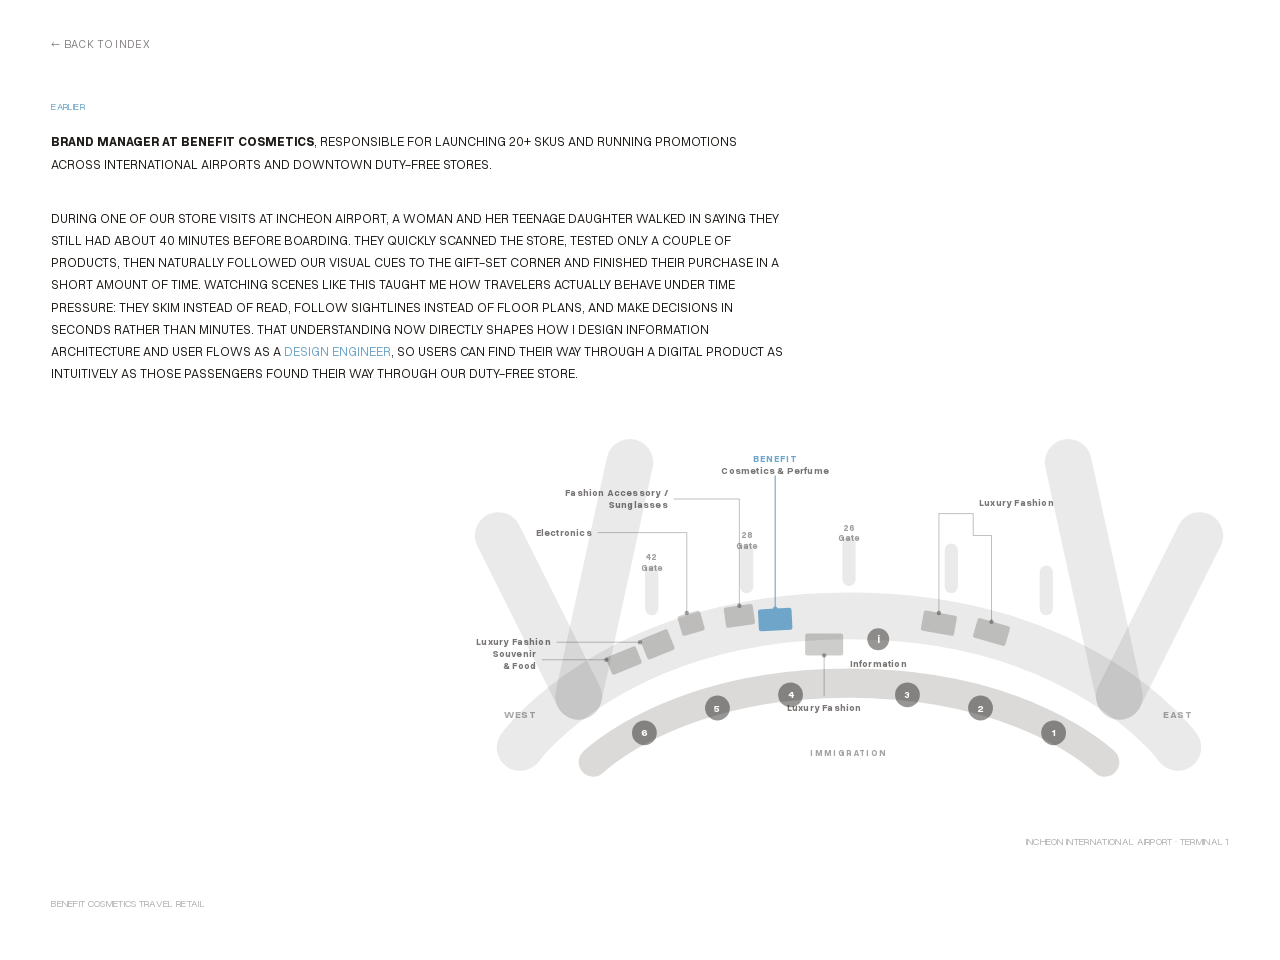
==== commit eb0da47c: "Redesign Benefit Cosmetics page: ICN duty-free map, bundled Overused Grotesk font, white background " ====
--- a/benefit-cosmetics-map.html
+++ b/benefit-cosmetics-map.html
@@ -9,82 +9,212 @@
   <link href="https://fonts.googleapis.com/css2?family=Boldonse&family=JetBrains+Mono:wght@400;700&family=Instrument+Serif:ital@0;1&display=swap" rel="stylesheet">
   <link rel="stylesheet" href="style.css" />
   <style>
-    /* ── page-scoped overrides ── */
-    /* let the map break wider than the 840 px content column */
-    .container { max-width: min(calc(100vw - 48px), 1200px); }
-
-    .sketch-wrap {
-      grid-column: 1 / -1;
-      padding: 0 0 0 0;
-      margin: 0;
-    }
-    .sketch-caption {
-      grid-column: 1 / -1;
-      padding: 0 24px;
-      margin-bottom: 28px;
-      font-family: var(--mono);
-      font-size: 12px;
+    /* ════════════════════════════════════════════════════════════
+       benefit-cosmetics-map — full-screen editorial poster
+       (Image #14 reference: one screen, corners as anchors)
+       ════════════════════════════════════════════════════════════ */
+
+    /* bundled local font — works for everyone (this page only) */
+    @font-face {
+      font-family: "Overused Grotesk";
+      src: url("fonts/OverusedGrotesk-VF.woff2") format("woff2-variations"),
+           url("fonts/OverusedGrotesk-VF.woff") format("woff-variations");
+      font-weight: 300 900;
+      font-display: swap;
+      font-style: normal;
+    }
+
+    /* page-local type token: Overused Grotesk, mono as fallback */
+    .poster, .poster * {
+      --type: "Overused Grotesk", var(--mono);
+    }
+
+    .grid-bg { display: none !important; }
+
+    html, body { height: 100%; }
+    body {
+      background: var(--bg);
+      overflow-x: hidden;
+      padding: 0;          /* override shared 78px top padding */
+      display: block;      /* override shared flex centering   */
+      min-height: 0;
+    }
+    .container { max-width: none; width: 100%; margin: 0; padding: 0; display: block; }
+
+    .poster {
+      position: relative;
+      min-height: 100vh;
+      width: 100%;
+      padding: clamp(20px, 2.5vw, 36px) clamp(28px, 4vw, 72px) clamp(28px, 3.5vw, 56px);
+      font-family: var(--type);
+      color: var(--ink);
+      display: flex;
+      flex-direction: column;
+      gap: clamp(20px, 3vw, 40px);
+    }
+
+    /* TOP-LEFT — back link, first thing on the page */
+    .topnav {
+      font-family: var(--type);
+      font-size: clamp(11px, 0.9vw, 13px);
+      letter-spacing: 0.06em;
+      text-transform: uppercase;
+    }
+    .topnav a {
+      color: var(--ink);
+      text-decoration: none;
+      opacity: 0.55;
+      transition: opacity 0.15s;
+    }
+    .topnav a:hover { opacity: 1; }
+
+    /* title + the story, on their own lines */
+    .content {
+      display: flex;
+      flex-direction: column;
+      gap: clamp(16px, 2vw, 28px);
+    }
+
+    .lede { max-width: 1100px; }
+    .lede .kicker {
+      display: block;
+      font-size: clamp(10px, 0.8vw, 12px);
+      letter-spacing: 0.04em;
+      text-transform: uppercase;
+      color: var(--accent);
+      margin-bottom: 12px;
+    }
+    .lede h1 {
+      font-family: var(--type);
+      font-weight: 400;
+      font-size: clamp(13px, 1.02vw, 15px);
       line-height: 1.7;
-      color: var(--muted);
-    }
-    .sketch-wrap svg {
+      letter-spacing: 0;
+      text-transform: uppercase;
+      margin: 0 0 clamp(20px, 3vw, 32px);
+      max-width: 92ch;
+    }
+    .lede p {
+      font-size: clamp(13px, 1.02vw, 15px);
+      line-height: 1.7;
+      letter-spacing: 0;
+      text-transform: uppercase;
+      margin: 0 0 1.1em;
+      max-width: 92ch;
+    }
+    .lede p:last-child { margin-bottom: 0; }
+    .lede strong { font-weight: 700; }
+    .lede .accent { color: var(--accent); }
+
+    /* MIDDLE — small map, pushed to the bottom-right quadrant */
+    .stage {
       width: 100%;
-      max-width: 100%;
+      max-width: 760px;
+      margin: auto 0 0 auto;   /* top:auto pushes it down, left:auto pushes it right */
+    }
+    .stage svg {
+      width: 100%;
       height: auto;
       display: block;
-    }
-
-    /* ── sketch element styles ── */
-    .sketch-wrap .floor          { fill: var(--ink);    opacity: 0.07; stroke: none; }
-    .sketch-wrap .store          { fill: var(--ink);    opacity: 0.22; stroke: none; }
-    .sketch-wrap .store-benefit  { fill: var(--accent); opacity: 0.85; stroke: none; }
-    .sketch-wrap .great-hall     { fill: var(--accent); opacity: 0.10; stroke: none; }
-
-    .sketch-wrap .zone-label {
-      font-family: var(--mono); font-size: 15px; font-weight: 700; fill: var(--ink);
-    }
-    .sketch-wrap .zone-sub {
-      font-family: var(--mono); font-size: 11px; fill: var(--muted);
-    }
-    .sketch-wrap .gate-big {
-      font-family: var(--mono); font-size: 17px; font-weight: 700;
-      fill: var(--ink); opacity: 0.50;
-    }
-    .sketch-wrap .cat-label {
-      font-family: var(--mono); font-size: 9px; font-weight: 700;
-      letter-spacing: 0.4px; fill: var(--accent); opacity: 0.70;
-    }
-    .sketch-wrap .benefit-tag {
-      font-family: var(--mono); font-size: 11px; font-weight: 700;
-      fill: var(--accent);
-    }
-    .sketch-wrap .immig circle {
-      fill: var(--ink); opacity: 0.55;
-    }
-    .sketch-wrap .immig text {
-      font-family: var(--mono); font-size: 10px; font-weight: 700;
-      fill: var(--bg);
-    }
-    .sketch-wrap .immig-label {
-      font-family: var(--mono); font-size: 9px; fill: var(--muted);
-    }
-    .sketch-wrap .link-line {
-      stroke: var(--ink); stroke-width: 1;
-      stroke-dasharray: 4 4; opacity: 0.40;
-    }
-    .sketch-wrap .divider-line {
-      stroke: var(--ink); stroke-width: 0.75;
-      stroke-dasharray: 3 5; opacity: 0.25;
-    }
-    .sketch-wrap .wayfind {
-      font-family: var(--mono); font-size: 9.5px;
-      fill: var(--muted); letter-spacing: 0.4px;
-    }
-    .sketch-wrap .legend-text {
-      font-family: var(--mono); font-size: 11.5px; fill: var(--ink);
-    }
-    .sketch-wrap .term-rule {
-      stroke: var(--ink); stroke-width: 1; opacity: 0.18;
+      max-height: 52vh;
+    }
+
+    /* BOTTOM — minimal metadata + back link on one line */
+    .footer {
+      display: flex;
+      flex-wrap: wrap;
+      align-items: baseline;
+      justify-content: space-between;
+      gap: clamp(20px, 4vw, 56px);
+      font-size: clamp(10px, 0.82vw, 12px);
+      letter-spacing: 0.03em;
+      text-transform: uppercase;
+      color: var(--muted);
+      margin-top: auto;
+    }
+    .footer a {
+      color: var(--ink);
+      text-decoration: none;
+      border-bottom: 1px solid currentColor;
+      padding-bottom: 2px;
+      transition: opacity 0.15s;
+      white-space: nowrap;
+    }
+    .footer a:hover { opacity: 0.6; }
+
+    /* ── ICN T1 schematic — all grey, only Benefit in accent ── */
+    .stage {
+      --band:      color-mix(in srgb, var(--ink) 9%,  transparent);
+      --band-deep: color-mix(in srgb, var(--ink) 16%, transparent);
+      --store-fill:color-mix(in srgb, var(--ink) 22%, transparent);
+      --line-grey: color-mix(in srgb, var(--ink) 38%, transparent);
+    }
+    /* terminal band = one thick rounded stroke */
+    .stage .band {
+      fill: none; stroke: var(--band);
+      stroke-width: 64; stroke-linecap: round; stroke-linejoin: round;
+    }
+    .stage .gate-stub {
+      stroke: var(--band); stroke-width: 18; stroke-linecap: round;
+    }
+    .stage .immig {
+      fill: none; stroke: var(--band-deep);
+      stroke-width: 40; stroke-linecap: round; stroke-linejoin: round;
+    }
+    .stage .store { fill: var(--store-fill); }
+    .stage .store-bnft { fill: var(--accent); }
+
+    .stage .tie { stroke: var(--line-grey); stroke-width: 1; fill: none; }
+    .stage .tie-dot { fill: var(--line-grey); }
+    .stage .tie-b { stroke: var(--accent); stroke-width: 1.5; fill: none; }
+
+    .stage .imm-num   { fill: color-mix(in srgb, var(--ink) 46%, transparent); }
+    .stage .imm-text {
+      font-family: var(--type); font-size: 14px; font-weight: 700; fill: #fff;
+    }
+    .stage .info-circle { fill: color-mix(in srgb, var(--ink) 46%, transparent); }
+    .stage .info-text {
+      font-family: var(--type); font-size: 15px; font-weight: 700; fill: #fff;
+    }
+
+    .stage .store-label {
+      font-family: var(--type); font-size: 13px; font-weight: 700;
+      letter-spacing: 0.02em; fill: var(--ink); opacity: 0.6;
+    }
+    .stage .gate-cap {
+      font-family: var(--type); font-size: 12px; font-weight: 700;
+      fill: var(--ink); opacity: 0.42;
+    }
+    .stage .bnft-label {
+      font-family: var(--type); font-size: 13px; font-weight: 700;
+      letter-spacing: 0.1em; fill: var(--accent);
+    }
+    .stage .imm-cap {
+      font-family: var(--type); font-size: 12px; font-weight: 700;
+      letter-spacing: 0.16em; fill: var(--ink); opacity: 0.4;
+    }
+    .stage .edge-cap {
+      font-family: var(--type); font-size: 14px; font-weight: 700;
+      letter-spacing: 0.06em; fill: var(--ink); opacity: 0.38;
+    }
+    .map-caption {
+      width: 100%;
+      max-width: 760px;
+      margin: 8px 0 0 auto;   /* match .stage: hug the right edge */
+      text-align: right;
+      font-family: var(--type);
+      font-size: clamp(10px, 0.82vw, 12px);
+      font-weight: 400;
+      letter-spacing: 0.03em;
+      text-transform: uppercase;
+      color: var(--muted);
+    }
+
+    @media (max-width: 760px) {
+      .lede { max-width: none; }
+      .lede h1 { white-space: normal; }
+      .lede p { max-width: none; }
+      .stage svg { max-height: none; }
     }
   </style>
 </head>
@@ -92,249 +222,156 @@
   <div class="grid-bg"></div>
 
   <main class="container">
-    <section class="intro">
-      <h1>Benefit Cosmetics — ICN Duty-Free</h1>
-      <p class="tagline"><a href="index.html">← Back</a></p>
+    <section class="poster">
+
+      <!-- TOP-LEFT — back link -->
+      <nav class="topnav">
+        <a href="index.html">← Back to index</a>
+      </nav>
+
+      <!-- TOP — title + story on their own lines -->
+      <div class="content">
+        <div class="lede">
+          <span class="kicker">Earlier</span>
+          <h1>
+            <strong>Brand Manager at Benefit Cosmetics</strong>, responsible
+            for launching 20+ SKUs and running promotions across international
+            airports and downtown duty-free stores.
+          </h1>
+          <p>
+            During one of our store visits at Incheon Airport, a woman and her
+            teenage daughter walked in saying they still had about 40 minutes
+            before boarding. They quickly scanned the store, tested only a
+            couple of products, then naturally followed our visual cues to the
+            gift-set corner and finished their purchase in a short amount of
+            time. Watching scenes like this taught me how travelers actually
+            behave under time pressure: they skim instead of read, follow
+            sightlines instead of floor plans, and make decisions in seconds
+            rather than minutes. That understanding now directly shapes how I
+            design information architecture and user flows as a
+            <span class="accent">design engineer</span>, so users can find
+            their way through a digital product as intuitively as those
+            passengers found their way through our duty-free store.
+          </p>
+        </div>
+      </div>
+
+      <!-- MIDDLE — detailed ICN T1 schematic (grey, Benefit-focused) -->
+      <div class="stage">
+        <svg viewBox="640 96 1040 492" xmlns="http://www.w3.org/2000/svg" role="img"
+             aria-label="Schematic of Incheon Airport Terminal 1 duty-free: a grey curved concourse band with two arms rising at each side, boarding-gate stubs with gate numbers, a lower grey immigration arc with numbered circles one to six, store blocks with category leader-line labels, an information point, and the Benefit Cosmetics counter highlighted in accent colour.">
+
+        <g transform="translate(560 0)">
+
+          <!-- ── terminal band: arch + four arms (one grey gesture) ── -->
+          <path class="band" d="M 230 470 L 300 150"/>
+          <path class="band" d="M 230 470 L 120 250"/>
+          <path class="band" d="M 970 470 L 900 150"/>
+          <path class="band" d="M 970 470 L 1080 250"/>
+          <path class="band" d="
+            M 150 540
+            C 150 540, 280 360, 600 360
+            C 920 360, 1050 540, 1050 540"/>
+
+          <!-- gate stubs poking off the arch (raised above the store row) -->
+          <g class="gate-stub">
+            <line x1="330" y1="350" x2="330" y2="300"/>
+            <line x1="460" y1="320" x2="460" y2="270"/>
+            <line x1="600" y1="310" x2="600" y2="260"/>
+            <line x1="740" y1="320" x2="740" y2="270"/>
+            <line x1="870" y1="350" x2="870" y2="300"/>
+          </g>
+          <text x="330" y="284" class="gate-cap" text-anchor="middle">42</text>
+          <text x="330" y="298" class="gate-cap" text-anchor="middle">Gate</text>
+          <text x="460" y="254" class="gate-cap" text-anchor="middle">28</text>
+          <text x="460" y="268" class="gate-cap" text-anchor="middle">Gate</text>
+          <text x="600" y="244" class="gate-cap" text-anchor="middle">26</text>
+          <text x="600" y="258" class="gate-cap" text-anchor="middle">Gate</text>
+
+          <!-- ── lower immigration arc + numbered circles 1–6 ── -->
+          <path class="immig" d="
+            M 250 560
+            C 250 560, 360 452, 600 452
+            C 840 452, 950 560, 950 560"/>
+          <g><circle class="imm-num" cx="320" cy="520" r="17"/><text x="320" y="525" class="imm-text" text-anchor="middle">6</text></g>
+          <g><circle class="imm-num" cx="420" cy="486" r="17"/><text x="420" y="491" class="imm-text" text-anchor="middle">5</text></g>
+          <g><circle class="imm-num" cx="520" cy="468" r="17"/><text x="520" y="473" class="imm-text" text-anchor="middle">4</text></g>
+          <g><circle class="imm-num" cx="680" cy="468" r="17"/><text x="680" y="473" class="imm-text" text-anchor="middle">3</text></g>
+          <g><circle class="imm-num" cx="780" cy="486" r="17"/><text x="780" y="491" class="imm-text" text-anchor="middle">2</text></g>
+          <g><circle class="imm-num" cx="880" cy="520" r="17"/><text x="880" y="525" class="imm-text" text-anchor="middle">1</text></g>
+          <text x="600" y="552" class="imm-cap" text-anchor="middle">IMMIGRATION</text>
+
+          <!-- WEST / EAST -->
+          <text x="150" y="500" class="edge-cap" text-anchor="middle">WEST</text>
+          <text x="1050" y="500" class="edge-cap" text-anchor="middle">EAST</text>
+
+          <!-- ── store blocks on the band + leader-line labels ── -->
+          <!-- Souvenir & Food (west, low) -->
+          <rect class="store" x="270" y="408" width="44" height="26" rx="3" transform="rotate(-22 292 421)"/>
+          <path class="tie" d="M 268 420 L 180 420"/>
+          <circle class="tie-dot" cx="268" cy="420" r="3"/>
+          <text x="172" y="416" class="store-label" text-anchor="end">Souvenir</text>
+          <text x="172" y="432" class="store-label" text-anchor="end">&amp; Food</text>
+
+          <!-- Luxury Fashion (west) -->
+          <rect class="store" x="318" y="384" width="40" height="30" rx="3" transform="rotate(-22 338 399)"/>
+          <path class="tie" d="M 314 396 L 200 396"/>
+          <circle class="tie-dot" cx="314" cy="396" r="3"/>
+          <text x="192" y="400" class="store-label" text-anchor="end">Luxury Fashion</text>
+
+          <!-- Electronics -->
+          <rect class="store" x="368" y="356" width="32" height="28" rx="3" transform="rotate(-16 384 370)"/>
+          <path class="tie" d="M 378 356 L 378 246 L 256 246"/>
+          <circle class="tie-dot" cx="378" cy="356" r="3"/>
+          <text x="248" y="250" class="store-label" text-anchor="end">Electronics</text>
+
+          <!-- Fashion Accessory / Sunglasses -->
+          <rect class="store" x="430" y="346" width="40" height="28" rx="3" transform="rotate(-8 450 360)"/>
+          <path class="tie" d="M 450 346 L 450 200 L 360 200"/>
+          <circle class="tie-dot" cx="450" cy="346" r="3"/>
+          <text x="352" y="196" class="store-label" text-anchor="end">Fashion Accessory /</text>
+          <text x="352" y="212" class="store-label" text-anchor="end">Sunglasses</text>
+
+          <!-- Luxury Fashion (centre, below) -->
+          <rect class="store" x="540" y="384" width="52" height="30" rx="3"/>
+          <path class="tie" d="M 566 414 L 566 470"/>
+          <circle class="tie-dot" cx="566" cy="414" r="3"/>
+          <text x="566" y="490" class="store-label" text-anchor="middle">Luxury Fashion</text>
+
+          <!-- Luxury Fashion (right cluster — 2 blocks) -->
+          <rect class="store" x="700" y="356" width="46" height="28" rx="3" transform="rotate(10 723 370)"/>
+          <rect class="store" x="772" y="368" width="46" height="28" rx="3" transform="rotate(16 795 382)"/>
+          <path class="tie" d="M 723 356 L 723 220 L 770 220"/>
+          <path class="tie" d="M 795 368 L 795 250 L 770 250 L 770 220"/>
+          <circle class="tie-dot" cx="723" cy="356" r="3"/>
+          <circle class="tie-dot" cx="795" cy="368" r="3"/>
+          <text x="778" y="210" class="store-label">Luxury Fashion</text>
+
+          <!-- Information ⓘ — set apart so it doesn't collide with Benefit -->
+          <g><circle class="info-circle" cx="640" cy="392" r="15"/><text x="640" y="397" class="info-text" text-anchor="middle">i</text></g>
+          <text x="640" y="430" class="store-label" text-anchor="middle">Information</text>
+
+          <!-- ── Benefit — one counter, the only accent element ── -->
+          <rect class="store-bnft" x="476" y="350" width="46" height="30" rx="3" transform="rotate(-3 499 365)"/>
+          <path class="tie-b" d="M 499 350 L 499 168"/>
+          <circle cx="499" cy="350" r="3" fill="var(--accent)"/>
+          <text x="499" y="150" class="bnft-label" text-anchor="middle">BENEFIT</text>
+          <text x="499" y="166" class="store-label" text-anchor="middle" fill="var(--accent)" opacity="1">Cosmetics &amp; Perfume</text>
+
+        </g>
+        </svg>
+      </div>
+
+      <!-- map caption (HTML, right-aligned under the map) -->
+      <p class="map-caption">INCHEON INTERNATIONAL AIRPORT · TERMINAL 1</p>
+
+      <!-- BOTTOM — minimal metadata -->
+      <footer class="footer">
+        <span>Benefit Cosmetics Travel Retail</span>
+      </footer>
+
     </section>
-
-    <hr />
-
-    <p class="sketch-caption">
-      Floor-plan overview of Incheon Airport (ICN) duty-free —
-      <strong>Terminal 1</strong> (East Hall · Gates 1–28, West Hall · Gates 29–50) and
-      <strong>Terminal 2</strong> (Great Hall hub · Gates 248–253, west wing to Gate 230, east wing to Gate 270).
-      Store blocks labelled by category; <strong>Benefit Cosmetics</strong> counters are highlighted.
-      T2 is a separate terminal connected via the IAT Concourse shuttle (≈ 7–10 min). Benefit positions are approximate — illustrative, not an official wayfinding map.
-    </p>
-
-    <!-- ═══════════════════════════════════════════════════════════════════════ -->
-    <!--   SINGLE PANORAMIC MAP — NO CAROUSEL                                   -->
-    <!-- ═══════════════════════════════════════════════════════════════════════ -->
-    <figure class="sketch-wrap">
-      <svg viewBox="0 0 1060 530" xmlns="http://www.w3.org/2000/svg" role="img"
-           aria-label="Panoramic floor-plan of Incheon Airport ICN duty-free: Terminal 1 (left) with East Hall gates 1-28 and West Hall gates 29-50, and Terminal 2 (right) with the Great Hall hub near gates 248-253 and wings to gates 230 and 270. Benefit Cosmetics counters are highlighted in both terminals.">
-
-        <!-- ══════════════ SECTION HEADER LABELS ══════════════ -->
-        <text x="330" y="19" class="zone-label" text-anchor="middle">Terminal 1</text>
-        <text x="330" y="35" class="zone-sub" text-anchor="middle">Departure Level 3F · East Hall (Gates 1–28) + West Hall (Gates 29–50)</text>
-
-        <text x="888" y="19" class="zone-label" text-anchor="middle">Terminal 2</text>
-        <text x="888" y="35" class="zone-sub" text-anchor="middle">Departure Level 3F · Gates 230–270 · Great Hall hub near 248–253</text>
-
-        <!-- ══════════════ T1 FLOOR ══════════════ -->
-        <rect class="floor" x="8" y="108" width="647" height="310" rx="8"/>
-
-        <!-- T1 hall-zone dividers (East / Central / West) -->
-        <line class="divider-line" x1="227" y1="108" x2="227" y2="418"/>
-        <line class="divider-line" x1="440" y1="108" x2="440" y2="418"/>
-
-        <!-- ── T1 NORTH-WALL STORES (sticking above floor, y=68–108) ── -->
-        <!-- Liquor & Tobacco East -->
-        <rect class="store" x="13" y="68" width="66" height="40" rx="2"/>
-        <text x="46" y="62" class="cat-label" text-anchor="middle">LIQUOR · TOBACCO</text>
-
-        <!-- Cosmetics & Perfume East — Benefit counter here -->
-        <rect class="store"         x="86"  y="68" width="76" height="40" rx="2"/>
-        <rect class="store-benefit" x="91"  y="70" width="40" height="36" rx="2"/>
-        <text x="124" y="62" class="cat-label" text-anchor="middle">COSMETICS · PERFUME</text>
-
-        <!-- Electronics -->
-        <rect class="store" x="169" y="68" width="54" height="40" rx="2"/>
-        <text x="196" y="62" class="cat-label" text-anchor="middle">ELECTRONICS</text>
-
-        <!-- Central Skincare & Beauty — Benefit counter here -->
-        <rect class="store"         x="234" y="68" width="98" height="40" rx="2"/>
-        <rect class="store-benefit" x="240" y="70" width="52" height="36" rx="2"/>
-        <text x="283" y="62" class="cat-label" text-anchor="middle">SKINCARE · BEAUTY</text>
-
-        <!-- Fashion Central -->
-        <rect class="store" x="340" y="68" width="72" height="40" rx="2"/>
-        <text x="376" y="62" class="cat-label" text-anchor="middle">FASHION</text>
-
-        <!-- Watch & Jewelry -->
-        <rect class="store" x="420" y="68" width="72" height="40" rx="2"/>
-        <text x="456" y="62" class="cat-label" text-anchor="middle">WATCH · JEWELRY</text>
-
-        <!-- Character & Food West -->
-        <rect class="store" x="500" y="68" width="72" height="40" rx="2"/>
-        <text x="536" y="62" class="cat-label" text-anchor="middle">CHARACTER · FOOD</text>
-
-        <!-- Liquor & Tobacco West -->
-        <rect class="store" x="580" y="68" width="70" height="40" rx="2"/>
-        <text x="615" y="62" class="cat-label" text-anchor="middle">LIQUOR · TOBACCO</text>
-
-        <!-- Benefit labels below north stores -->
-        <text x="111" y="122" class="benefit-tag" text-anchor="middle">Benefit</text>
-        <text x="266" y="122" class="benefit-tag" text-anchor="middle">Benefit</text>
-
-        <!-- ── T1 CORRIDOR — gate numbers, zone labels, immigration ── -->
-        <text x="28"  y="215" class="gate-big">1G</text>
-        <text x="590" y="215" class="gate-big">50G</text>
-
-        <text x="113" y="278" class="zone-sub"  text-anchor="middle">East Hall</text>
-        <text x="113" y="293" class="wayfind"   text-anchor="middle">Gates 1–28</text>
-        <text x="333" y="278" class="zone-sub"  text-anchor="middle">Central Duty-Free</text>
-        <text x="547" y="278" class="zone-sub"  text-anchor="middle">West Hall</text>
-        <text x="547" y="293" class="wayfind"   text-anchor="middle">Gates 29–50</text>
-
-        <g class="immig">
-          <circle cx="100" cy="330" r="15"/>
-          <text x="100" y="334" text-anchor="middle">3</text>
-        </g>
-        <text x="100" y="353" class="immig-label" text-anchor="middle">출국심사</text>
-        <text x="100" y="364" class="immig-label" text-anchor="middle">Immigration</text>
-
-        <g class="immig">
-          <circle cx="553" cy="330" r="15"/>
-          <text x="553" y="334" text-anchor="middle">2</text>
-        </g>
-        <text x="553" y="353" class="immig-label" text-anchor="middle">출국심사</text>
-        <text x="553" y="364" class="immig-label" text-anchor="middle">Immigration</text>
-
-        <!-- ── T1 SOUTH-WALL STORES (sticking below floor, y=415–455) ── -->
-        <!-- Food & Café East -->
-        <rect class="store" x="13"  y="415" width="72" height="40" rx="2"/>
-        <text x="49"  y="477" class="cat-label" text-anchor="middle">FOOD · CAFÉ</text>
-
-        <!-- Character & Gifts -->
-        <rect class="store" x="93"  y="415" width="70" height="40" rx="2"/>
-        <text x="128" y="477" class="cat-label" text-anchor="middle">CHARACTER · GIFTS</text>
-
-        <!-- Fashion South -->
-        <rect class="store" x="171" y="415" width="64" height="40" rx="2"/>
-        <text x="203" y="477" class="cat-label" text-anchor="middle">FASHION</text>
-
-        <!-- Electronics South -->
-        <rect class="store" x="243" y="415" width="66" height="40" rx="2"/>
-        <text x="276" y="477" class="cat-label" text-anchor="middle">ELECTRONICS</text>
-
-        <!-- Beauty & Cosmetics Central South — Benefit counter here -->
-        <rect class="store"         x="317" y="415" width="78" height="40" rx="2"/>
-        <rect class="store-benefit" x="323" y="417" width="42" height="36" rx="2"/>
-        <text x="344" y="462" class="benefit-tag" text-anchor="middle">Benefit</text>
-        <text x="356" y="477" class="cat-label" text-anchor="middle">BEAUTY · COSMETICS</text>
-
-        <!-- Fashion & Accessories West -->
-        <rect class="store" x="403" y="415" width="70" height="40" rx="2"/>
-        <text x="438" y="477" class="cat-label" text-anchor="middle">FASHION · ACC.</text>
-
-        <!-- Food & Liquor West -->
-        <rect class="store" x="481" y="415" width="72" height="40" rx="2"/>
-        <text x="517" y="477" class="cat-label" text-anchor="middle">FOOD · LIQUOR</text>
-
-        <!-- Character West -->
-        <rect class="store" x="561" y="415" width="88" height="40" rx="2"/>
-        <text x="605" y="477" class="cat-label" text-anchor="middle">CHARACTER · SUNGLASSES</text>
-
-        <!-- ══════════════ IAT SHUTTLE CONNECTION ══════════════ -->
-        <line class="link-line" x1="660" y1="270" x2="714" y2="270"/>
-        <text x="687" y="258" class="zone-sub"  text-anchor="middle">IAT Shuttle</text>
-        <text x="687" y="272" class="wayfind"   text-anchor="middle">via Concourse</text>
-        <text x="687" y="285" class="wayfind"   text-anchor="middle">≈ 7–10 min</text>
-
-        <!-- ══════════════ T2 FLOOR ══════════════ -->
-        <!-- Full floor rectangle -->
-        <rect class="floor" x="720" y="108" width="333" height="310" rx="8"/>
-        <!-- Great Hall subtle accent band (central hub near 248-253) -->
-        <rect class="great-hall" x="840" y="108" width="130" height="310" rx="4"/>
-
-        <!-- ── T2 NORTH-WALL STORES (y=68–108) ── -->
-        <!-- Liquor & Tobacco West wing -->
-        <rect class="store" x="725" y="68" width="66" height="40" rx="2"/>
-        <text x="758" y="62" class="cat-label" text-anchor="middle">LIQUOR · TOBACCO</text>
-
-        <!-- Fashion (west of hub) -->
-        <rect class="store" x="799" y="68" width="58" height="40" rx="2"/>
-        <text x="828" y="62" class="cat-label" text-anchor="middle">FASHION</text>
-
-        <!-- Cosmetics & Beauty — Great Hall — Benefit counter here -->
-        <rect class="store"         x="865" y="68" width="88" height="40" rx="2"/>
-        <rect class="store-benefit" x="871" y="70" width="50" height="36" rx="2"/>
-        <text x="909" y="62" class="cat-label" text-anchor="middle">COSMETICS · BEAUTY</text>
-
-        <!-- Watch & Electronics East wing -->
-        <rect class="store" x="961" y="68" width="66" height="40" rx="2"/>
-        <text x="994" y="62" class="cat-label" text-anchor="middle">WATCH · ELECTRONICS</text>
-
-        <!-- Benefit label below T2 north store -->
-        <text x="896" y="122" class="benefit-tag" text-anchor="middle">Benefit</text>
-
-        <!-- ── T2 CORRIDOR ── -->
-        <text x="726" y="215" class="gate-big">230G</text>
-        <text x="950" y="215" class="gate-big">270G</text>
-
-        <text x="905" y="278" class="zone-sub"  text-anchor="middle">Great Hall</text>
-        <text x="905" y="293" class="wayfind"   text-anchor="middle">Gates 248–253</text>
-
-        <g class="immig">
-          <circle cx="758" cy="330" r="15"/>
-          <text x="758" y="334" text-anchor="middle">T</text>
-        </g>
-        <text x="758" y="353" class="immig-label" text-anchor="middle">출국심사</text>
-        <text x="758" y="364" class="immig-label" text-anchor="middle">Immigration</text>
-
-        <!-- ── T2 SOUTH-WALL STORES (y=415–455) ── -->
-        <!-- Food & Character West -->
-        <rect class="store" x="725" y="415" width="80" height="40" rx="2"/>
-        <text x="765" y="477" class="cat-label" text-anchor="middle">FOOD · CHARACTER</text>
-
-        <!-- Fashion South -->
-        <rect class="store" x="813" y="415" width="62" height="40" rx="2"/>
-        <text x="844" y="477" class="cat-label" text-anchor="middle">FASHION</text>
-
-        <!-- Beauty & Skincare — Great Hall South — Benefit counter here -->
-        <rect class="store"         x="883" y="415" width="82" height="40" rx="2"/>
-        <rect class="store-benefit" x="889" y="417" width="46" height="36" rx="2"/>
-        <text x="912" y="462" class="benefit-tag" text-anchor="middle">Benefit</text>
-        <text x="924" y="477" class="cat-label" text-anchor="middle">BEAUTY · SKINCARE</text>
-
-        <!-- Electronics East -->
-        <rect class="store" x="973" y="415" width="66" height="40" rx="2"/>
-        <text x="1006" y="477" class="cat-label" text-anchor="middle">ELECTRONICS</text>
-
-        <!-- ══════════════ LEGEND ══════════════ -->
-        <line class="term-rule" x1="8" y1="492" x2="1052" y2="492"/>
-
-        <rect class="store" x="8" y="503" width="18" height="13" rx="2"/>
-        <text x="33" y="514" class="legend-text">Duty-free store</text>
-
-        <rect class="store-benefit" x="192" y="503" width="18" height="13" rx="2"/>
-        <text x="217" y="514" class="legend-text">Benefit Cosmetics (approx.)</text>
-
-        <g class="immig"><circle cx="456" cy="510" r="9"/><text x="456" y="514" text-anchor="middle">3</text></g>
-        <text x="473" y="514" class="legend-text">Immigration</text>
-
-        <rect x="618" y="503" width="18" height="13" rx="2" fill="var(--accent)" opacity="0.38"/>
-        <text x="643" y="514" class="legend-text">Great Hall (duty-free hub)</text>
-
-      </svg>
-    </figure>
   </main>
 
-  <!-- Mode toggle -->
-  <div class="mode-toggle" role="tablist" aria-label="View mode">
-    <button class="mode-btn is-active" data-mode="default" type="button">
-      <span class="mode-indicator">[<i class="mode-dot"></i>]</span>
-      <span class="mode-label">Default</span>
-    </button>
-    <button class="mode-btn" data-mode="structure" type="button">
-      <span class="mode-indicator">[<i class="mode-dot"></i>]</span>
-      <span class="mode-label">Structure</span>
-    </button>
-  </div>
-
-  <script>
-    (function () {
-      var body = document.body;
-      var btns = document.querySelectorAll('.mode-btn');
-      btns.forEach(function (btn) {
-        btn.addEventListener('click', function () {
-          var mode = btn.getAttribute('data-mode');
-          btns.forEach(function (b) { b.classList.toggle('is-active', b === btn); });
-          body.classList.toggle('structure-mode', mode === 'structure');
-        });
-      });
-    })();
-  </script>
 </body>
 </html>
--- a/style.css
+++ b/style.css
@@ -2,7 +2,7 @@
 * { box-sizing: border-box; margin: 0; padding: 0; }
 
 :root {
-  --bg: #fffffa;
+  --bg: #ffffff;
   --ink: #1f1b18;
   --muted: #b3b3b3;
   --accent: #6ea5c8;
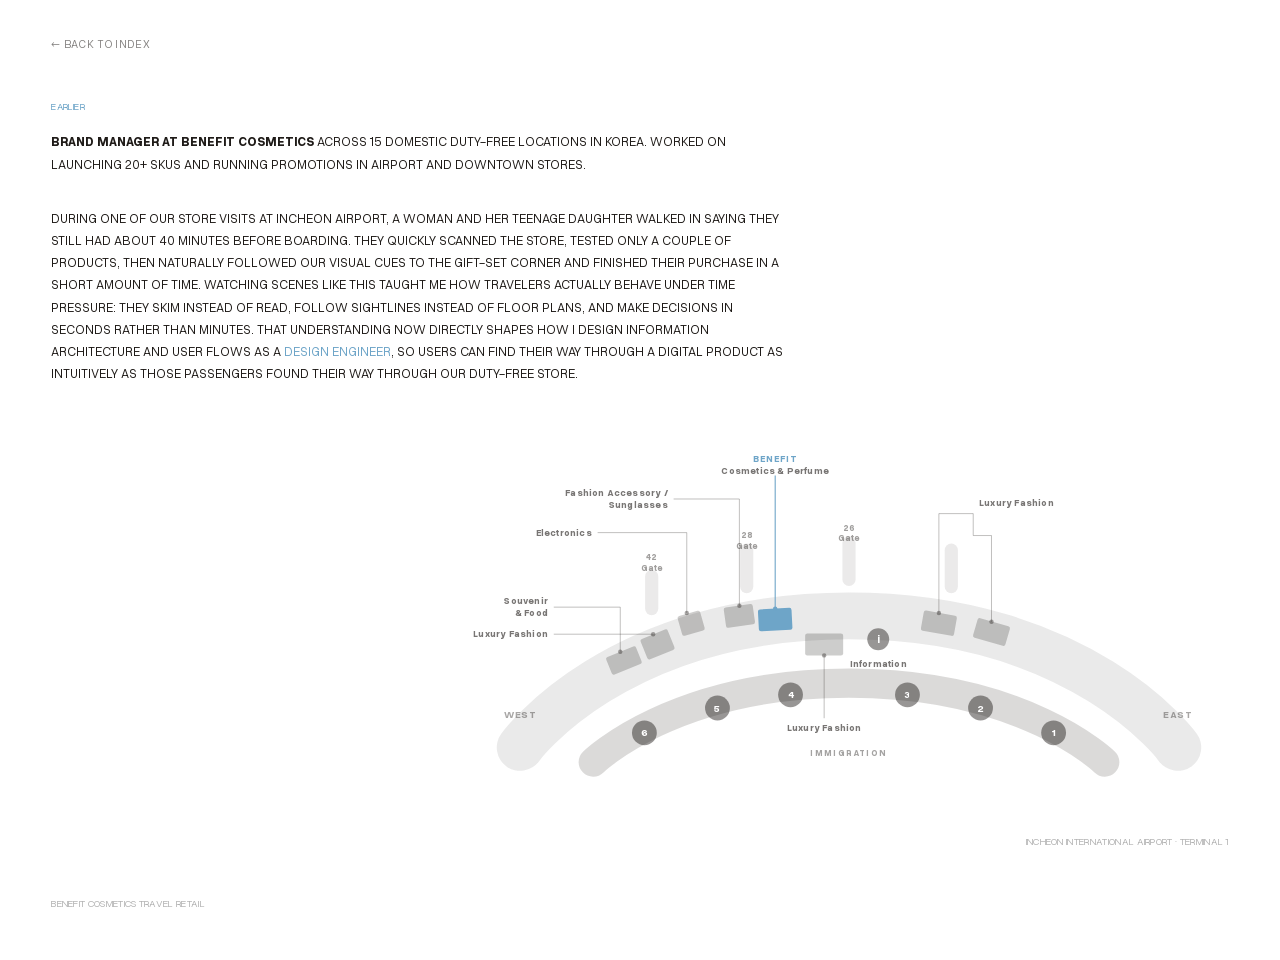
==== commit 025ff1e6: "Refine Benefit map west labels and update role copy - West labels: straight horizontal leaders; Luxu" ====
--- a/benefit-cosmetics-map.html
+++ b/benefit-cosmetics-map.html
@@ -234,9 +234,9 @@
         <div class="lede">
           <span class="kicker">Earlier</span>
           <h1>
-            <strong>Brand Manager at Benefit Cosmetics</strong>, responsible
-            for launching 20+ SKUs and running promotions across international
-            airports and downtown duty-free stores.
+            <strong>Brand Manager at Benefit Cosmetics</strong> across 15
+            domestic duty-free locations in Korea. Worked on launching 20+
+            SKUs and running promotions in airport and downtown stores.
           </h1>
           <p>
             During one of our store visits at Incheon Airport, a woman and her
@@ -263,11 +263,7 @@
 
         <g transform="translate(560 0)">
 
-          <!-- ── terminal band: arch + four arms (one grey gesture) ── -->
-          <path class="band" d="M 230 470 L 300 150"/>
-          <path class="band" d="M 230 470 L 120 250"/>
-          <path class="band" d="M 970 470 L 900 150"/>
-          <path class="band" d="M 970 470 L 1080 250"/>
+          <!-- ── terminal band: single curved concourse (arms removed) ── -->
           <path class="band" d="
             M 150 540
             C 150 540, 280 360, 600 360
@@ -275,11 +271,10 @@
 
           <!-- gate stubs poking off the arch (raised above the store row) -->
           <g class="gate-stub">
-            <line x1="330" y1="350" x2="330" y2="300"/>
+            <line x1="330" y1="350" x2="330" y2="306"/>
             <line x1="460" y1="320" x2="460" y2="270"/>
             <line x1="600" y1="310" x2="600" y2="260"/>
             <line x1="740" y1="320" x2="740" y2="270"/>
-            <line x1="870" y1="350" x2="870" y2="300"/>
           </g>
           <text x="330" y="284" class="gate-cap" text-anchor="middle">42</text>
           <text x="330" y="298" class="gate-cap" text-anchor="middle">Gate</text>
@@ -308,16 +303,16 @@
           <!-- ── store blocks on the band + leader-line labels ── -->
           <!-- Souvenir & Food (west, low) -->
           <rect class="store" x="270" y="408" width="44" height="26" rx="3" transform="rotate(-22 292 421)"/>
-          <path class="tie" d="M 268 420 L 180 420"/>
-          <circle class="tie-dot" cx="268" cy="420" r="3"/>
-          <text x="172" y="416" class="store-label" text-anchor="end">Souvenir</text>
-          <text x="172" y="432" class="store-label" text-anchor="end">&amp; Food</text>
+          <path class="tie" d="M 287 409 L 287 348 L 196 348"/>
+          <circle class="tie-dot" cx="287" cy="409" r="3"/>
+          <text x="188" y="344" class="store-label" text-anchor="end">Souvenir</text>
+          <text x="188" y="360" class="store-label" text-anchor="end">&amp; Food</text>
 
           <!-- Luxury Fashion (west) -->
           <rect class="store" x="318" y="384" width="40" height="30" rx="3" transform="rotate(-22 338 399)"/>
-          <path class="tie" d="M 314 396 L 200 396"/>
-          <circle class="tie-dot" cx="314" cy="396" r="3"/>
-          <text x="192" y="400" class="store-label" text-anchor="end">Luxury Fashion</text>
+          <path class="tie" d="M 332 385 L 196 385"/>
+          <circle class="tie-dot" cx="332" cy="385" r="3"/>
+          <text x="188" y="389" class="store-label" text-anchor="end">Luxury Fashion</text>
 
           <!-- Electronics -->
           <rect class="store" x="368" y="356" width="32" height="28" rx="3" transform="rotate(-16 384 370)"/>
@@ -334,9 +329,9 @@
 
           <!-- Luxury Fashion (centre, below) -->
           <rect class="store" x="540" y="384" width="52" height="30" rx="3"/>
-          <path class="tie" d="M 566 414 L 566 470"/>
+          <path class="tie" d="M 566 414 L 566 500"/>
           <circle class="tie-dot" cx="566" cy="414" r="3"/>
-          <text x="566" y="490" class="store-label" text-anchor="middle">Luxury Fashion</text>
+          <text x="566" y="518" class="store-label" text-anchor="middle">Luxury Fashion</text>
 
           <!-- Luxury Fashion (right cluster — 2 blocks) -->
           <rect class="store" x="700" y="356" width="46" height="28" rx="3" transform="rotate(10 723 370)"/>
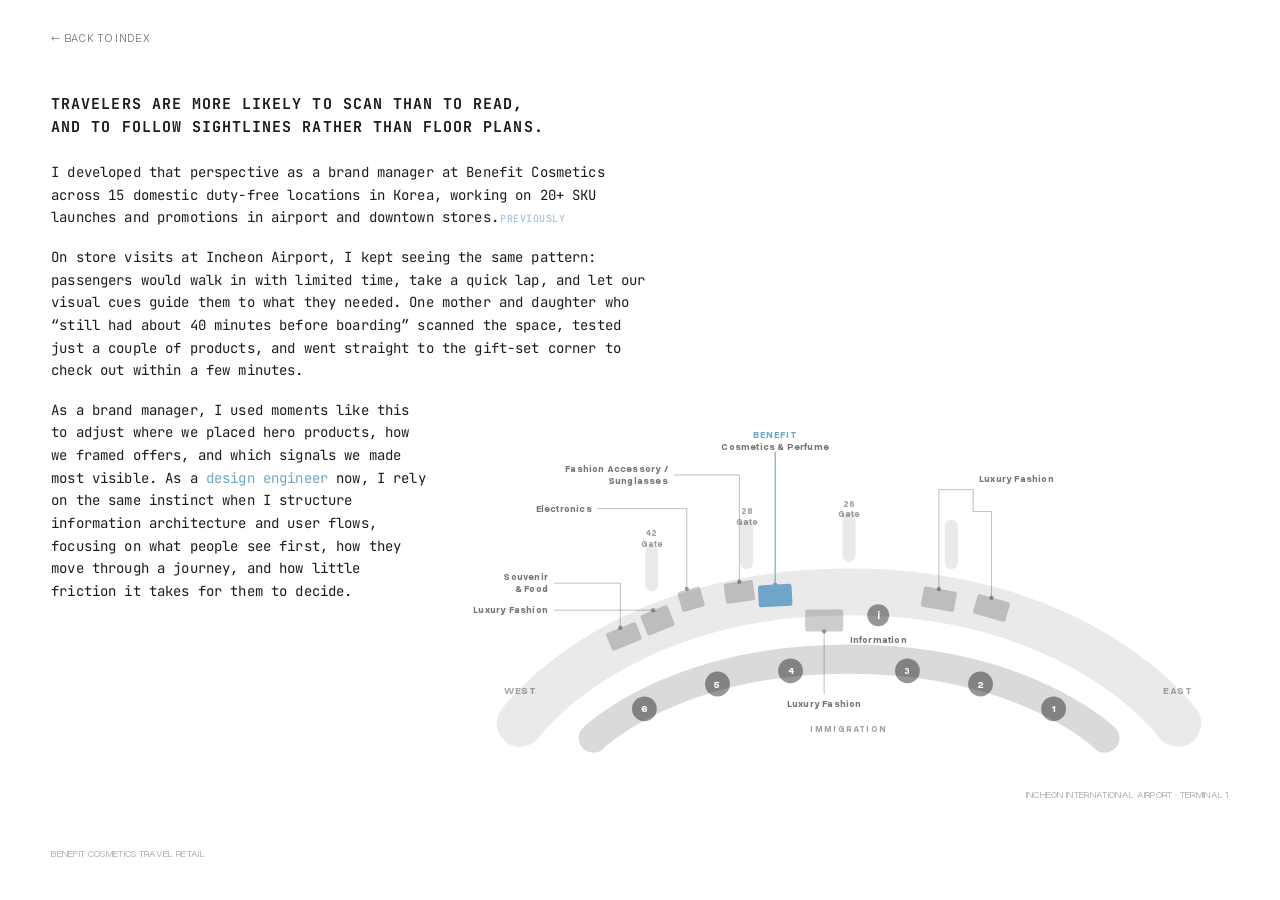
==== commit 830ce744: "Benefit Cosmetics page redesign + landing copy refresh benefit-cosmetics-map.html — rebuilt as JetBr" ====
--- a/benefit-cosmetics-map.html
+++ b/benefit-cosmetics-map.html
@@ -45,12 +45,12 @@
       position: relative;
       min-height: 100vh;
       width: 100%;
-      padding: clamp(20px, 2.5vw, 36px) clamp(28px, 4vw, 72px) clamp(28px, 3.5vw, 56px);
+      padding: clamp(20px, 2vw, 28px) clamp(28px, 4vw, 72px);
       font-family: var(--type);
       color: var(--ink);
       display: flex;
       flex-direction: column;
-      gap: clamp(20px, 3vw, 40px);
+      gap: clamp(14px, 1.6vw, 22px);
     }
 
     /* TOP-LEFT — back link, first thing on the page */
@@ -59,6 +59,7 @@
       font-size: clamp(11px, 0.9vw, 13px);
       letter-spacing: 0.06em;
       text-transform: uppercase;
+      margin-bottom: clamp(14px, 1.8vw, 24px);
     }
     .topnav a {
       color: var(--ink);
@@ -72,45 +73,62 @@
     .content {
       display: flex;
       flex-direction: column;
-      gap: clamp(16px, 2vw, 28px);
-    }
-
-    .lede { max-width: 1100px; }
-    .lede .kicker {
-      display: block;
-      font-size: clamp(10px, 0.8vw, 12px);
-      letter-spacing: 0.04em;
+      gap: 0;
+    }
+
+    .lede { max-width: 92ch; }
+    /* editorial signature line — retained uppercase-mono accent */
+    .lede-lead {
+      font-family: var(--mono);
+      font-weight: 700;
+      font-size: 15px;
+      line-height: 1.5;
+      letter-spacing: 0.07em;
+      text-transform: uppercase;
+      text-wrap: balance;
+      margin: 0 0 clamp(16px, 1.8vw, 24px);
+      max-width: 92ch;
+    }
+    /* sentence-case mono body — readable measure, left rag */
+    .lede-body {
+      font-family: var(--mono);
+      font-size: 14px;
+      line-height: 1.62;
+      letter-spacing: 0.01em;
+      margin: 0 0 1.2em;
+      max-width: 76ch;
+      text-align: left;
+      text-wrap: pretty;
+    }
+    .accent { color: var(--accent); }
+
+    .lede-aside {
+      margin-left: 0.15em;
+      font-size: 10px;
+      letter-spacing: 0.05em;
       text-transform: uppercase;
       color: var(--accent);
-      margin-bottom: 12px;
-    }
-    .lede h1 {
-      font-family: var(--type);
-      font-weight: 400;
-      font-size: clamp(13px, 1.02vw, 15px);
-      line-height: 1.7;
-      letter-spacing: 0;
-      text-transform: uppercase;
-      margin: 0 0 clamp(20px, 3vw, 32px);
-      max-width: 92ch;
-    }
-    .lede p {
-      font-size: clamp(13px, 1.02vw, 15px);
-      line-height: 1.7;
-      letter-spacing: 0;
-      text-transform: uppercase;
-      margin: 0 0 1.1em;
-      max-width: 92ch;
-    }
-    .lede p:last-child { margin-bottom: 0; }
-    .lede strong { font-weight: 700; }
-    .lede .accent { color: var(--accent); }
-
-    /* MIDDLE — small map, pushed to the bottom-right quadrant */
+      opacity: 0.6;
+      font-weight: 600;
+      white-space: nowrap;
+    }
+
+    /* wrapper: normal block flow so the float works on the text */
+    .wrap { display: flow-root; }
+    .lede-wrap {
+      max-width: none;
+      text-wrap: wrap;
+      text-align: left;
+      margin-top: 0;
+    }
+
+    /* MIDDLE — map floated upper-right; last paragraph wraps it */
     .stage {
+      float: right;
       width: 100%;
       max-width: 760px;
-      margin: auto 0 0 auto;   /* top:auto pushes it down, left:auto pushes it right */
+      margin: 0 0 clamp(10px, 1.2vw, 16px) clamp(24px, 3vw, 44px);
+      clear: right;
     }
     .stage svg {
       width: 100%;
@@ -121,6 +139,7 @@
 
     /* BOTTOM — minimal metadata + back link on one line */
     .footer {
+      clear: both;
       display: flex;
       flex-wrap: wrap;
       align-items: baseline;
@@ -130,7 +149,6 @@
       letter-spacing: 0.03em;
       text-transform: uppercase;
       color: var(--muted);
-      margin-top: auto;
     }
     .footer a {
       color: var(--ink);
@@ -198,9 +216,11 @@
       letter-spacing: 0.06em; fill: var(--ink); opacity: 0.38;
     }
     .map-caption {
+      float: right;
+      clear: right;
       width: 100%;
       max-width: 760px;
-      margin: 8px 0 0 auto;   /* match .stage: hug the right edge */
+      margin: 8px 0 clamp(10px, 1.2vw, 16px) clamp(24px, 3vw, 44px);
       text-align: right;
       font-family: var(--type);
       font-size: clamp(10px, 0.82vw, 12px);
@@ -212,9 +232,17 @@
 
     @media (max-width: 760px) {
       .lede { max-width: none; }
-      .lede h1 { white-space: normal; }
-      .lede p { max-width: none; }
+      .lede-lead { max-width: none; }
+      .lede-body { max-width: none; }
       .stage svg { max-height: none; }
+      .wrap { display: block; }
+      .stage { float: none; max-width: none; margin: clamp(16px, 4vw, 24px) 0 0; }
+      .map-caption { float: none; max-width: none; margin: 8px 0 0; }
+      .lede-wrap { margin-top: 0; }
+    }
+    @media (min-width: 1600px) {
+      .lede-wrap { max-width: 92ch; }
+      .footer { margin-top: auto; }
     }
   </style>
 </head>
@@ -232,32 +260,32 @@
       <!-- TOP — title + story on their own lines -->
       <div class="content">
         <div class="lede">
-          <span class="kicker">Earlier</span>
-          <h1>
-            <strong>Brand Manager at Benefit Cosmetics</strong> across 15
-            domestic duty-free locations in Korea. Worked on launching 20+
-            SKUs and running promotions in airport and downtown stores.
-          </h1>
-          <p>
-            During one of our store visits at Incheon Airport, a woman and her
-            teenage daughter walked in saying they still had about 40 minutes
-            before boarding. They quickly scanned the store, tested only a
-            couple of products, then naturally followed our visual cues to the
-            gift-set corner and finished their purchase in a short amount of
-            time. Watching scenes like this taught me how travelers actually
-            behave under time pressure: they skim instead of read, follow
-            sightlines instead of floor plans, and make decisions in seconds
-            rather than minutes. That understanding now directly shapes how I
-            design information architecture and user flows as a
-            <span class="accent">design engineer</span>, so users can find
-            their way through a digital product as intuitively as those
-            passengers found their way through our duty-free store.
+          <p class="lede-lead">
+            Travelers are more likely to scan than to read, and to follow
+            sightlines rather than floor plans.
+          </p>
+          <p class="lede-body">
+            I developed that perspective as a brand manager at Benefit
+            Cosmetics across 15 domestic duty-free locations in Korea,
+            working on 20+ SKU launches and promotions in airport and
+            downtown stores.<span class="lede-aside">Previously</span>
+          </p>
+          <p class="lede-body">
+            On store visits at Incheon Airport, I kept seeing the same
+            pattern: passengers would walk in with limited time, take a quick
+            lap, and let our visual cues guide them to what they needed. One
+            mother and daughter who &ldquo;still had about 40 minutes before
+            boarding&rdquo; scanned the space, tested just a couple of
+            products, and went straight to the gift-set corner to check out
+            within a few minutes.
           </p>
         </div>
-      </div>
-
-      <!-- MIDDLE — detailed ICN T1 schematic (grey, Benefit-focused) -->
-      <div class="stage">
+
+        <!-- text wraps the floated map -->
+        <div class="wrap">
+
+        <!-- MIDDLE — detailed ICN T1 schematic (grey, Benefit-focused) -->
+        <div class="stage">
         <svg viewBox="640 96 1040 492" xmlns="http://www.w3.org/2000/svg" role="img"
              aria-label="Schematic of Incheon Airport Terminal 1 duty-free: a grey curved concourse band with two arms rising at each side, boarding-gate stubs with gate numbers, a lower grey immigration arc with numbered circles one to six, store blocks with category leader-line labels, an information point, and the Benefit Cosmetics counter highlighted in accent colour.">
 
@@ -357,8 +385,21 @@
         </svg>
       </div>
 
-      <!-- map caption (HTML, right-aligned under the map) -->
-      <p class="map-caption">INCHEON INTERNATIONAL AIRPORT · TERMINAL 1</p>
+        <!-- map caption (HTML, right-aligned under the map) -->
+        <p class="map-caption">INCHEON INTERNATIONAL AIRPORT · TERMINAL 1</p>
+
+        <p class="lede-body lede-wrap">
+          As a brand manager, I used moments like this to adjust where we
+          placed hero products, how we framed offers, and which signals we
+          made most visible. As a <span class="accent">design engineer</span>
+          now, I rely on the same instinct when I structure information
+          architecture and user flows, focusing on what people see
+          first, how they move through a journey, and how little friction it
+          takes for them to decide.
+        </p>
+
+        </div>
+      </div>
 
       <!-- BOTTOM — minimal metadata -->
       <footer class="footer">
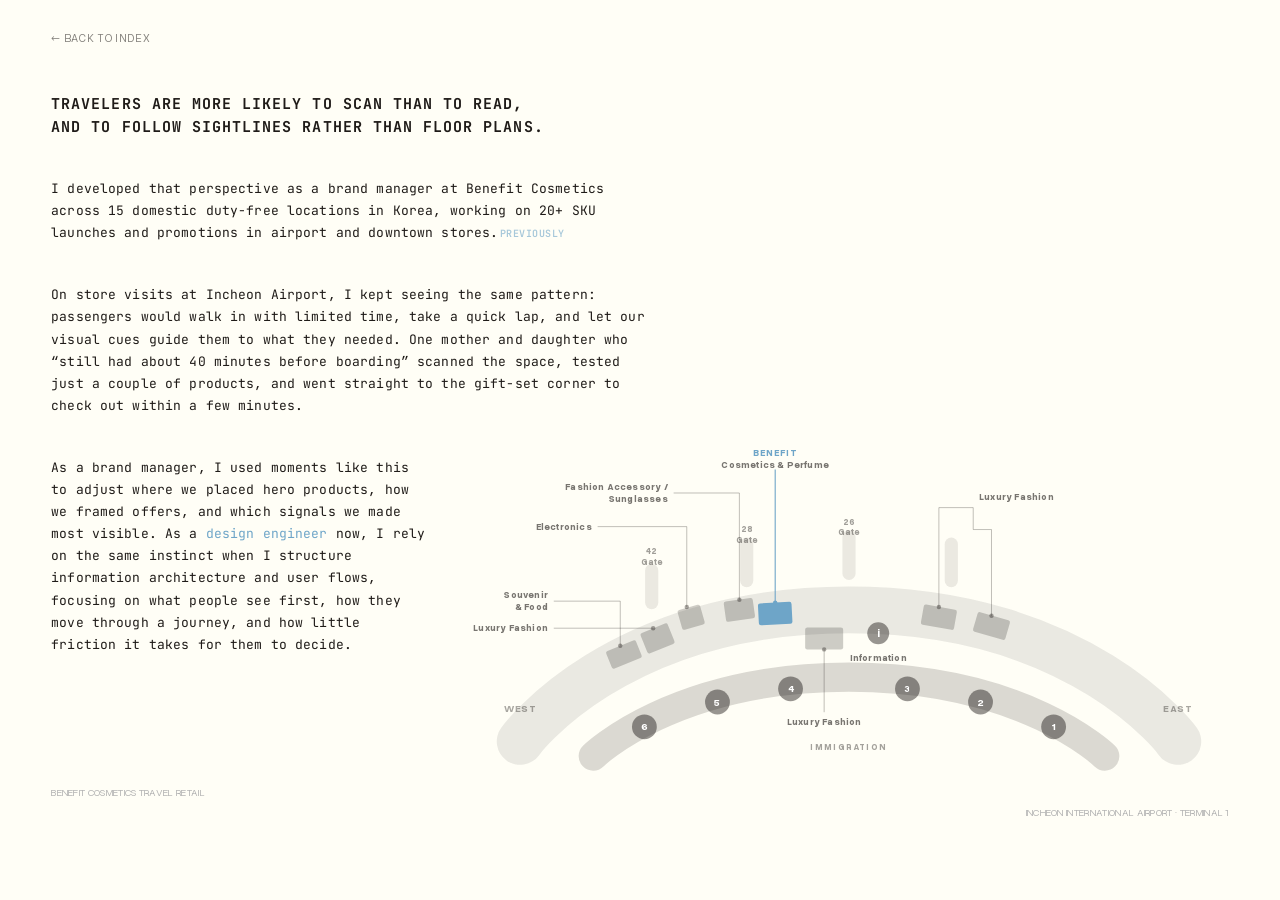
==== commit 54244ce5: "Benefit page: drop map, uniform paragraph spacing; soften site bg benefit-cosmetics-map.html: - .sta" ====
--- a/benefit-cosmetics-map.html
+++ b/benefit-cosmetics-map.html
@@ -86,16 +86,16 @@
       letter-spacing: 0.07em;
       text-transform: uppercase;
       text-wrap: balance;
-      margin: 0 0 clamp(16px, 1.8vw, 24px);
+      margin: 0 0 40px;
       max-width: 92ch;
     }
     /* sentence-case mono body — readable measure, left rag */
     .lede-body {
       font-family: var(--mono);
-      font-size: 14px;
-      line-height: 1.62;
+      font-size: 13px;
+      line-height: 1.7;
       letter-spacing: 0.01em;
-      margin: 0 0 1.2em;
+      margin: 0 0 40px;
       max-width: 76ch;
       text-align: left;
       text-wrap: pretty;
@@ -127,7 +127,7 @@
       float: right;
       width: 100%;
       max-width: 760px;
-      margin: 0 0 clamp(10px, 1.2vw, 16px) clamp(24px, 3vw, 44px);
+      margin: -40px 0 clamp(10px, 1.2vw, 16px) clamp(24px, 3vw, 44px);
       clear: right;
     }
     .stage svg {
@@ -149,6 +149,7 @@
       letter-spacing: 0.03em;
       text-transform: uppercase;
       color: var(--muted);
+      margin-top: -80px;
     }
     .footer a {
       color: var(--ink);
--- a/style.css
+++ b/style.css
@@ -2,7 +2,7 @@
 * { box-sizing: border-box; margin: 0; padding: 0; }
 
 :root {
-  --bg: #ffffff;
+  --bg: #fffef6;
   --ink: #1f1b18;
   --muted: #b3b3b3;
   --accent: #6ea5c8;
@@ -10,13 +10,23 @@
   --line-soft: rgba(0, 0, 0, 0.015);
   --check-tint: rgba(0, 0, 0, 0.01);
   --line-pink: rgba(230, 75, 130, 0.14);
-  --line-sky: rgba(110, 165, 200, 0.34);
+  --line-sky: rgba(140, 200, 235, 0.32);
   --mono: 'JetBrains Mono', ui-monospace, Menlo, monospace;
   --serif: 'Instrument Serif', Georgia, serif;
   --display: 'Boldonse', 'JetBrains Mono', monospace;
 
   --content-width: 840px;
   --col-gap: 0px;
+}
+
+/* Text selection — sky accent tint, site-wide */
+::selection {
+  background: rgba(110, 165, 200, 0.45);
+  color: var(--ink);
+}
+::-moz-selection {
+  background: rgba(110, 165, 200, 0.45);
+  color: var(--ink);
 }
 
 html, body {
@@ -50,11 +60,11 @@
     /* 2. PINK side verticals — 24px to the left of each inner sky pillar. 3 different dusty tones for tartan check pattern. */
     linear-gradient(to right,
       /* warm dusty rose */
-      transparent calc(27.25% - 25px), rgba(210, 135, 145, 0.09) calc(27.25% - 25px), rgba(210, 135, 145, 0.09) calc(27.25% - 24px), transparent calc(27.25% - 24px),
-      /* deeper dusty mauve */
-      transparent calc(51.5% - 25px),  rgba(190, 115, 140, 0.11) calc(51.5% - 25px),  rgba(190, 115, 140, 0.11) calc(51.5% - 24px),  transparent calc(51.5% - 24px),
-      /* cool dusty pink */
-      transparent calc(75.75% - 25px), rgba(200, 130, 160, 0.08) calc(75.75% - 25px), rgba(200, 130, 160, 0.08) calc(75.75% - 24px), transparent calc(75.75% - 24px)),
+      transparent calc(27.25% - 25px), rgba(245, 200, 200, 0.35) calc(27.25% - 25px), rgba(245, 200, 200, 0.35) calc(27.25% - 24px), transparent calc(27.25% - 24px),
+      /* bright yellow */
+      transparent calc(51.5% - 25px),  rgba(245, 200, 200, 0.35) calc(51.5% - 25px),  rgba(245, 200, 200, 0.35) calc(51.5% - 24px),  transparent calc(51.5% - 24px),
+      /* bright yellow */
+      transparent calc(75.75% - 25px), rgba(245, 200, 200, 0.35) calc(75.75% - 25px), rgba(245, 200, 200, 0.35) calc(75.75% - 24px), transparent calc(75.75% - 24px)),
     /* 4. SKY verticals at 3 / 27.25 / 51.5 / 75.75 / 100 — 4 equal columns of 24.25% each */
     linear-gradient(to right,
       transparent calc(3% - 1px),     var(--line-sky) calc(3% - 1px),     var(--line-sky) 3%,     transparent 3%,
@@ -64,15 +74,12 @@
       transparent calc(100% - 1px),   var(--line-sky) calc(100% - 1px),   var(--line-sky) 100%,   transparent 100%),
     /* 4b. PINK verticals: each sits 96px (≈11.43%) to the left of a sky line for square check pattern */
     linear-gradient(to right,
-      transparent calc(15.82% - 1px), rgba(230, 75, 130, 0.09) calc(15.82% - 1px), rgba(230, 75, 130, 0.09) 15.82%, transparent 15.82%,
-      transparent calc(40.07% - 1px), rgba(230, 75, 130, 0.09) calc(40.07% - 1px), rgba(230, 75, 130, 0.09) 40.07%, transparent 40.07%,
-      transparent calc(64.32% - 1px), rgba(230, 75, 130, 0.09) calc(64.32% - 1px), rgba(230, 75, 130, 0.09) 64.32%, transparent 64.32%,
-      transparent calc(88.57% - 1px), rgba(230, 75, 130, 0.09) calc(88.57% - 1px), rgba(230, 75, 130, 0.09) 88.57%, transparent 88.57%),
-    /* 5. horizontal lines, every 96px — warm pink-tinted neutral, starting from sky line at 3% */
-    linear-gradient(to bottom, rgba(180, 90, 110, 0.05) 1px, transparent 1px),
-    /* 6. horizontal SKY accent (removed — was creating an unwanted thick line) */
-    linear-gradient(to bottom, transparent 1px, transparent 1px),
-    /* 7. horizontal PINK accent (removed — was creating an unwanted thick line) */
+      transparent 0, transparent 100%),
+    /* 5. horizontal lines, every 96px — soft baby pink */
+    linear-gradient(to bottom, rgba(245, 200, 200, 0.20) 1px, transparent 1px),
+    /* 6. horizontal LEMON YELLOW accent — 288px repeat */
+    linear-gradient(to bottom, rgba(255, 250, 0, 0.20) 1px, transparent 1px),
+    /* 7. horizontal accent slot (empty) */
     linear-gradient(to bottom, transparent 1px, transparent 1px);
 
   background-size:
@@ -438,9 +445,9 @@
   background-image:
     /* 2. PINK side verticals — 24px to the left of each inner sky pillar (dusty tones) */
     linear-gradient(to right,
-      transparent calc(27.25% - 25px), rgba(210, 135, 145, 0.11) calc(27.25% - 25px), rgba(210, 135, 145, 0.11) calc(27.25% - 24px), transparent calc(27.25% - 24px),
-      transparent calc(51.5% - 25px),  rgba(190, 115, 140, 0.13) calc(51.5% - 25px),  rgba(190, 115, 140, 0.13) calc(51.5% - 24px),  transparent calc(51.5% - 24px),
-      transparent calc(75.75% - 25px), rgba(200, 130, 160, 0.10) calc(75.75% - 25px), rgba(200, 130, 160, 0.10) calc(75.75% - 24px), transparent calc(75.75% - 24px)),
+      transparent calc(27.25% - 25px), rgba(245, 200, 200, 0.40) calc(27.25% - 25px), rgba(245, 200, 200, 0.40) calc(27.25% - 24px), transparent calc(27.25% - 24px),
+      transparent calc(51.5% - 25px),  rgba(245, 200, 200, 0.40) calc(51.5% - 25px),  rgba(245, 200, 200, 0.40) calc(51.5% - 24px),  transparent calc(51.5% - 24px),
+      transparent calc(75.75% - 25px), rgba(245, 200, 200, 0.40) calc(75.75% - 25px), rgba(245, 200, 200, 0.40) calc(75.75% - 24px), transparent calc(75.75% - 24px)),
     /* 4. SKY verticals at 3 / 27.25 / 51.5 / 75.75 / 100 — STRONGER, 4 equal columns */
     linear-gradient(to right,
       transparent calc(3% - 1px),     rgba(110, 165, 200, 0.7) calc(3% - 1px),     rgba(110, 165, 200, 0.7) 3%,     transparent 3%,
@@ -450,16 +457,13 @@
       transparent calc(100% - 1px),   rgba(110, 165, 200, 0.7) calc(100% - 1px),   rgba(110, 165, 200, 0.7) 100%,   transparent 100%),
     /* 4b. PINK verticals — 96px to the left of each sky pillar */
     linear-gradient(to right,
-      transparent calc(15.82% - 1px), rgba(230, 75, 130, 0.08) calc(15.82% - 1px), rgba(230, 75, 130, 0.08) 15.82%, transparent 15.82%,
-      transparent calc(40.07% - 1px), rgba(230, 75, 130, 0.08) calc(40.07% - 1px), rgba(230, 75, 130, 0.08) 40.07%, transparent 40.07%,
-      transparent calc(64.32% - 1px), rgba(230, 75, 130, 0.08) calc(64.32% - 1px), rgba(230, 75, 130, 0.08) 64.32%, transparent 64.32%,
-      transparent calc(88.57% - 1px), rgba(230, 75, 130, 0.08) calc(88.57% - 1px), rgba(230, 75, 130, 0.08) 88.57%, transparent 88.57%),
-    /* 5. horizontal 96px ROW (kept as default) */
-    linear-gradient(to bottom, rgba(180, 90, 110, 0.05) 1px, transparent 1px),
+      transparent 0, transparent 100%),
+    /* 5. horizontal 96px ROW — soft baby pink (kept as default) */
+    linear-gradient(to bottom, rgba(245, 200, 200, 0.20) 1px, transparent 1px),
     /* 6. horizontal SKY 288px section (kept as default) */
     linear-gradient(to bottom, rgba(110, 165, 200, 0.14) 1px, transparent 1px),
-    /* 7. horizontal PINK 576px (kept as default) */
-    linear-gradient(to bottom, rgba(230, 75, 130, 0.10) 1px, transparent 1px);
+    /* 7. horizontal LEMON YELLOW 576px (was pink) */
+    linear-gradient(to bottom, rgba(255, 250, 0, 0.20) 1px, transparent 1px);
 
   background-size:
     100% 100%,
@@ -672,16 +676,13 @@
         transparent calc(97% - 1px), var(--line-sky) calc(97% - 1px), var(--line-sky) 97%, transparent 97%),
       /* 1b. PINK verticals — softer on mobile to reduce check pattern density */
       linear-gradient(to right,
-        transparent calc(15% - 1px), rgba(230, 75, 130, 0.04) calc(15% - 1px), rgba(230, 75, 130, 0.04) 15%, transparent 15%,
-        transparent calc(40% - 1px), rgba(230, 75, 130, 0.04) calc(40% - 1px), rgba(230, 75, 130, 0.04) 40%, transparent 40%,
-        transparent calc(65% - 1px), rgba(230, 75, 130, 0.04) calc(65% - 1px), rgba(230, 75, 130, 0.04) 65%, transparent 65%,
-        transparent calc(90% - 1px), rgba(230, 75, 130, 0.04) calc(90% - 1px), rgba(230, 75, 130, 0.04) 90%, transparent 90%),
-      /* 5. horizontal lines — warm pink-tinted neutral, softer on mobile */
-      linear-gradient(to bottom, rgba(180, 90, 110, 0.03) 1px, transparent 1px),
+        transparent 0, transparent 100%),
+      /* 5. horizontal lines — soft baby pink, softer on mobile */
+      linear-gradient(to bottom, rgba(245, 200, 200, 0.14) 1px, transparent 1px),
       /* 6. horizontal sky accent — softer */
       linear-gradient(to bottom, rgba(110, 165, 200, 0.08) 1px, transparent 1px),
-      /* 7. horizontal pink accent — softer */
-      linear-gradient(to bottom, rgba(230, 75, 130, 0.05) 1px, transparent 1px);
+      /* 7. horizontal LEMON YELLOW accent — was pink */
+      linear-gradient(to bottom, rgba(255, 250, 0, 0.20) 1px, transparent 1px);
     background-size:
       100% 100%,
       100% 100%,
